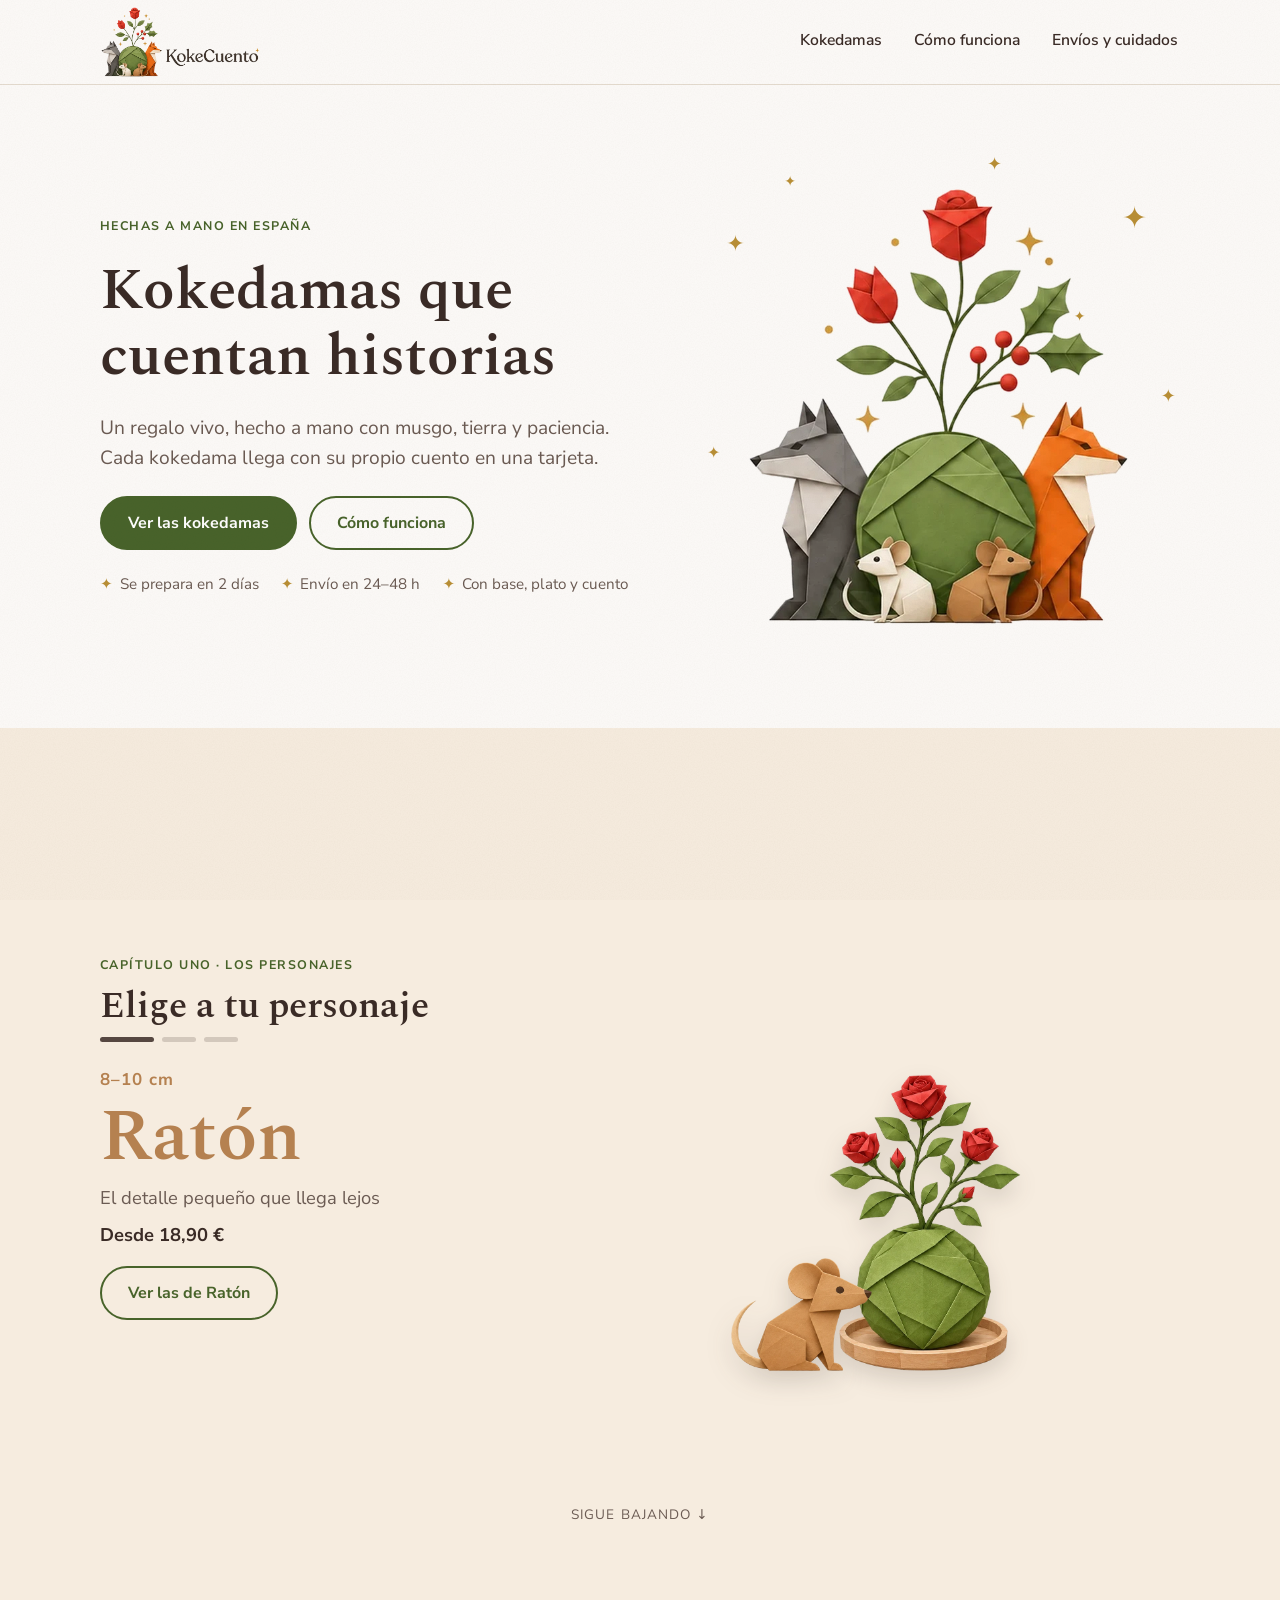
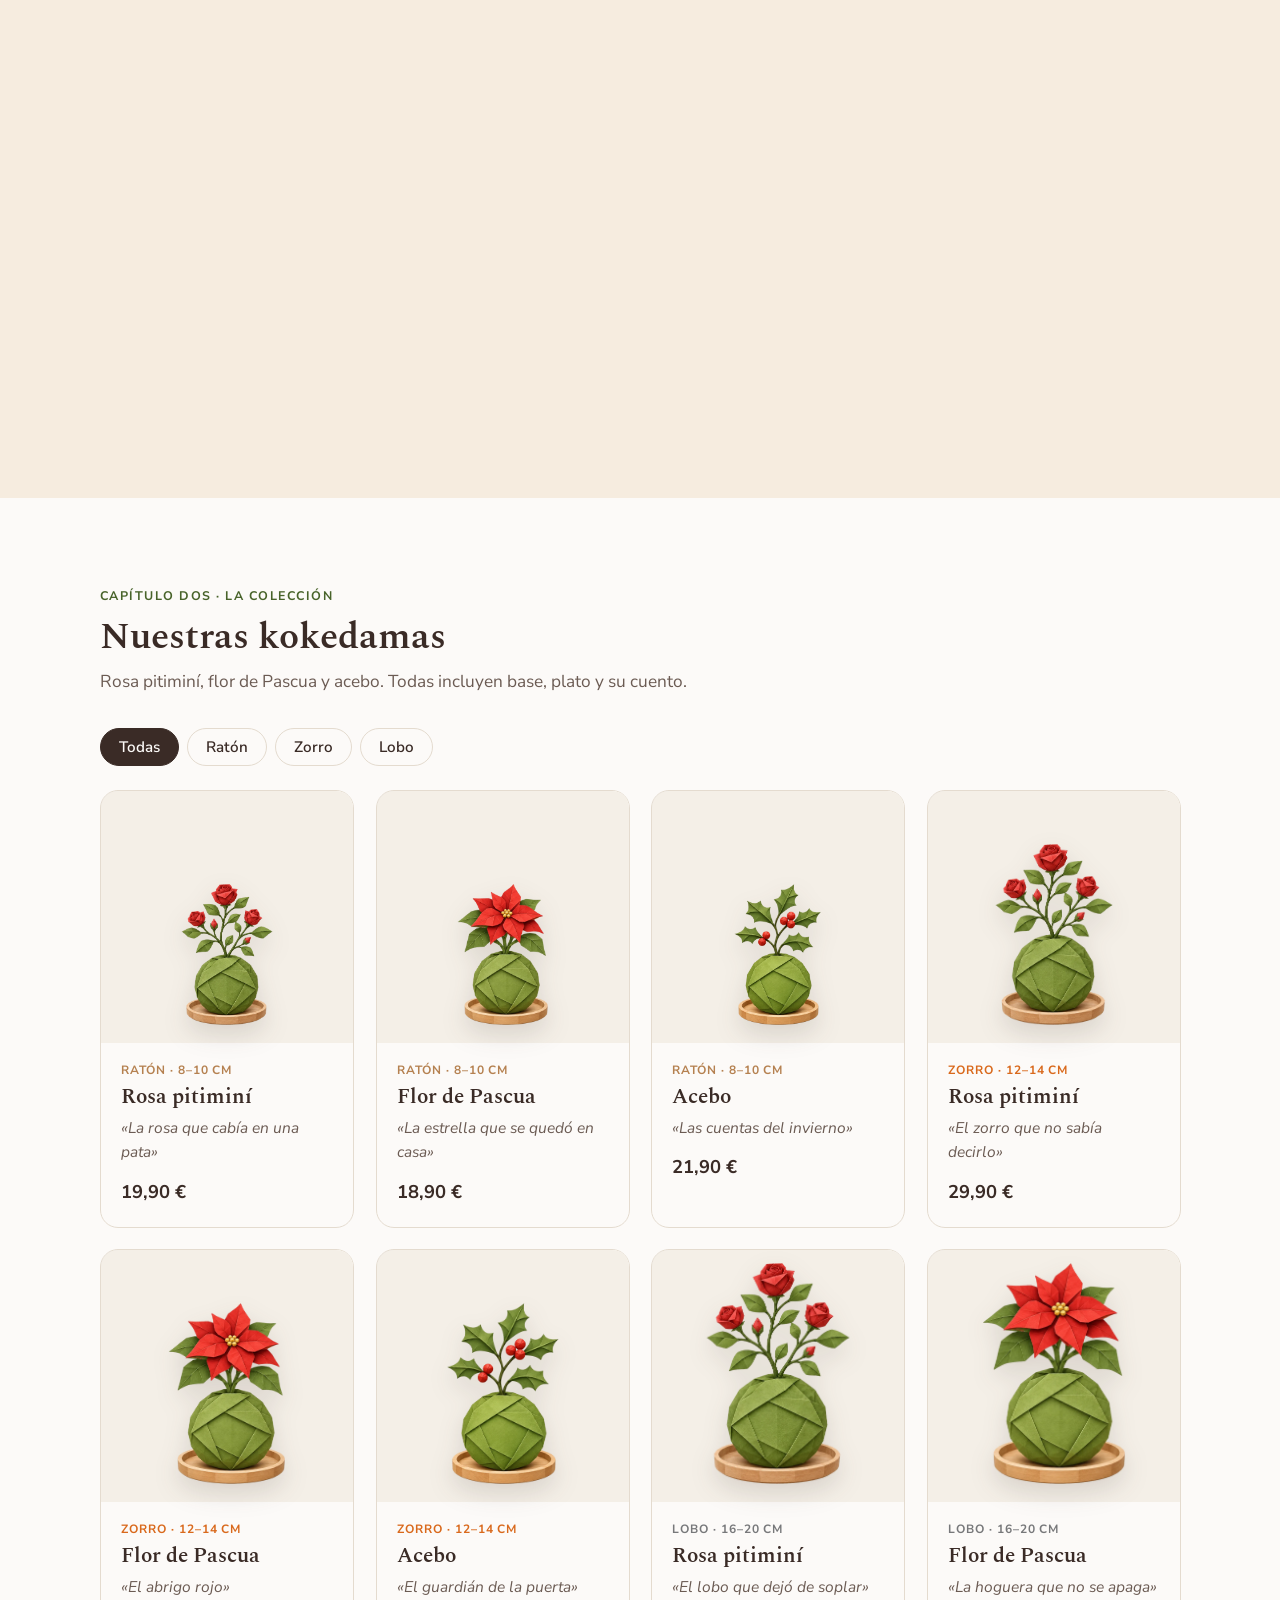
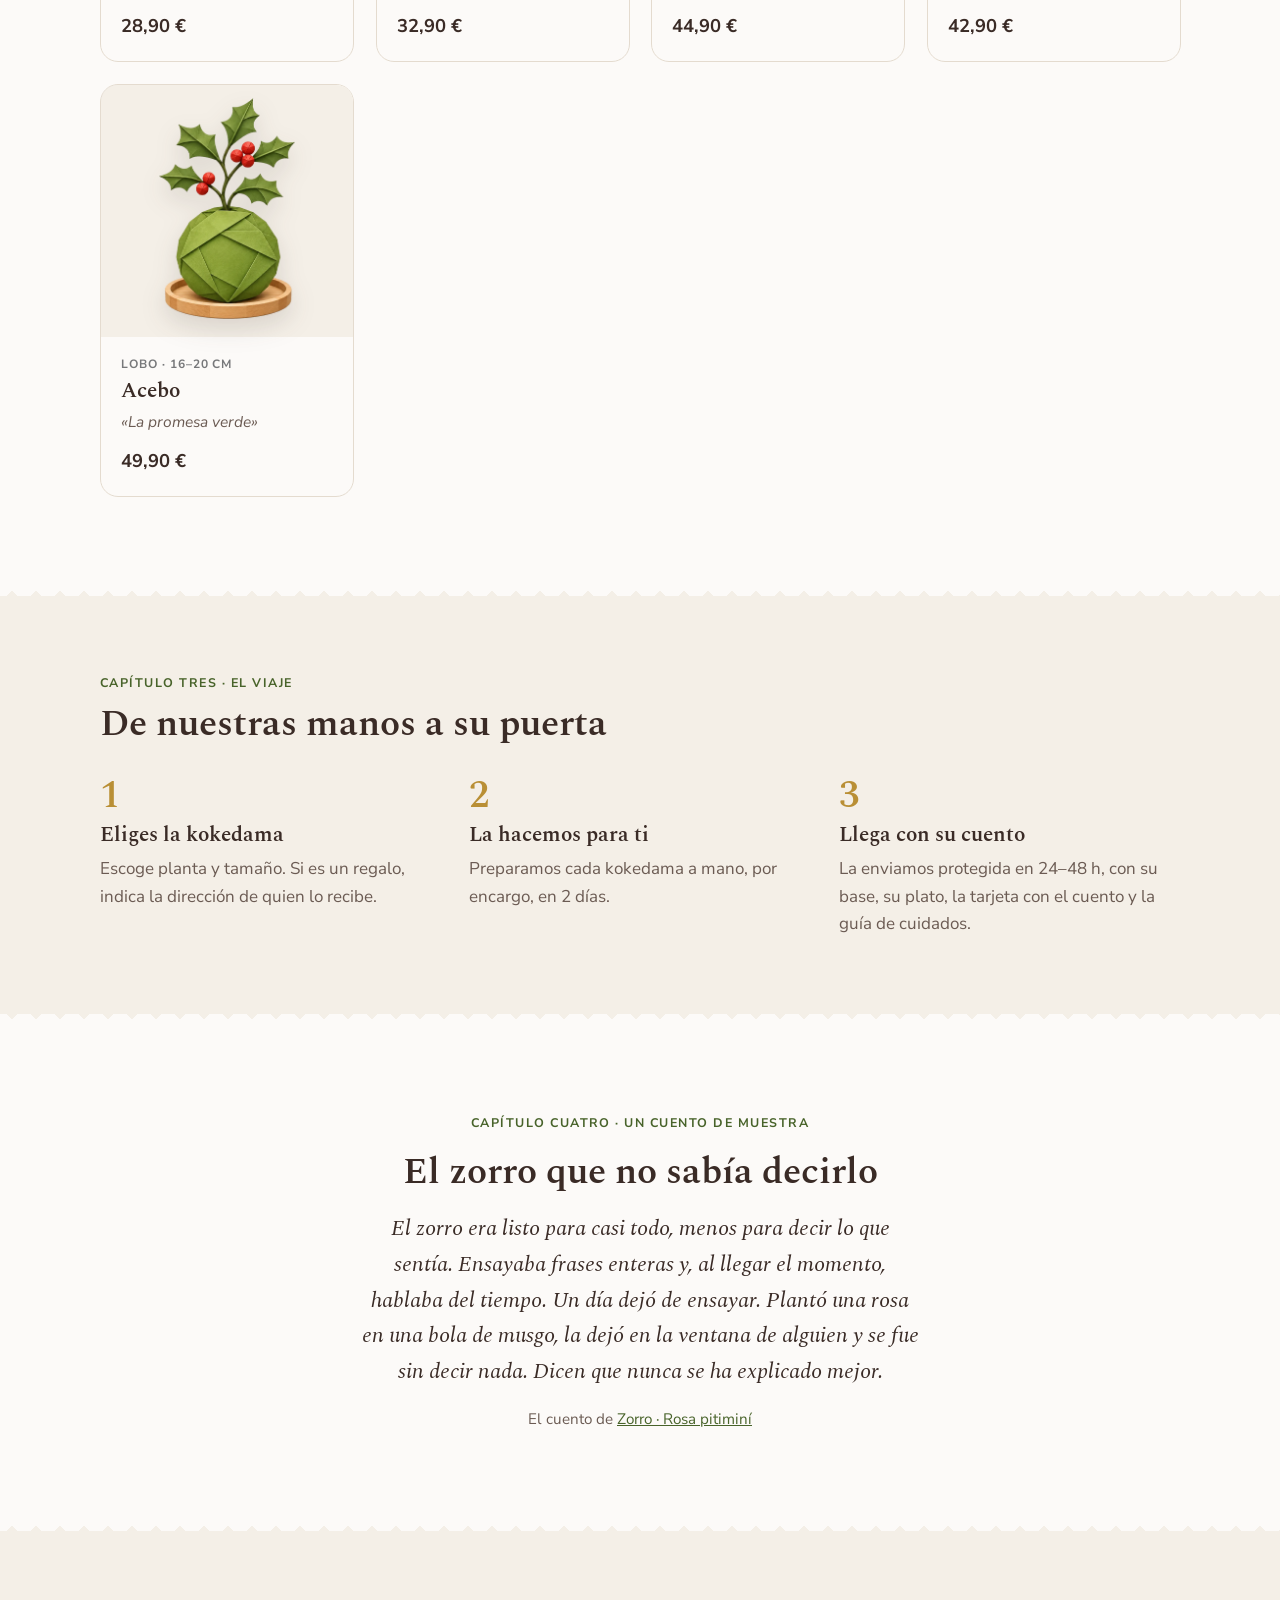
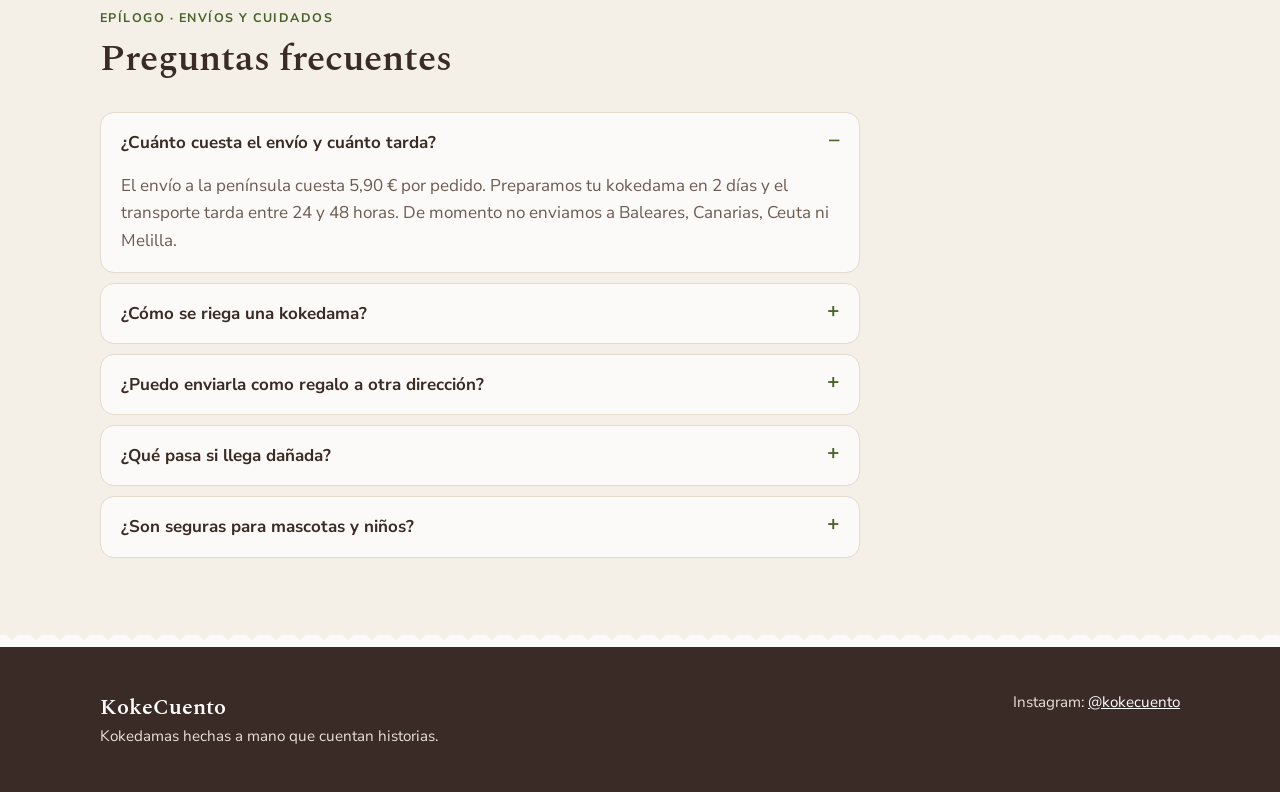
==== web/index.html @ e48f02ea "Tienda web y archivos de marca de KokeCuento - web/: tienda estática con portada animada, las tres g" ====
<!doctype html>
<html lang="es">
<head>
  <meta charset="utf-8">
  <meta name="viewport" content="width=device-width, initial-scale=1, viewport-fit=cover">
  <title>KokeCuento · Kokedamas hechas a mano que cuentan historias</title>
  <meta name="description" content="Kokedamas artesanales para regalar, cada una con su propio cuento. Rosa pitiminí, flor de Pascua y acebo en tres tamaños. Envío a toda la península.">
  <meta property="og:title" content="KokeCuento · Kokedamas que cuentan historias">
  <meta property="og:description" content="Kokedamas hechas a mano para regalar, cada una con su propio cuento.">
  <meta property="og:image" content="img/compartir.png">
  <meta property="og:type" content="website">
  <link rel="icon" href="img/favicon.ico" sizes="any">
  <link rel="icon" type="image/png" sizes="32x32" href="img/favicon-32.png">
  <link rel="apple-touch-icon" href="img/apple-touch-icon.png">
  <link rel="preconnect" href="https://fonts.googleapis.com">
  <link rel="preconnect" href="https://fonts.gstatic.com" crossorigin>
  <link rel="stylesheet" href="https://fonts.googleapis.com/css2?family=Nunito+Sans:wght@400;600;700&family=Spectral:ital,wght@0,400;0,600;1,400&display=swap">
  <link rel="stylesheet" href="css/estilos.css">
  <link rel="stylesheet" href="css/efectos.css">
  <script>
    // Activa las animaciones solo si el visitante no ha pedido reducirlas. La tapa del libro se abre una vez por visita.
    if (!matchMedia("(prefers-reduced-motion: reduce)").matches) {
      document.documentElement.classList.add("anim");
      try { if (!sessionStorage.getItem("kc-visto")) document.documentElement.classList.add("abrir"); }
      catch (e) { document.documentElement.classList.add("abrir"); }
    }
  </script>
</head>
<body>
  <div class="tapa" id="tapa" aria-hidden="true">
    <div class="tapa-hoja"><img src="img/simbolo.webp" alt="" width="260" height="260"><p>Érase una vez…</p><span>KokeCuento</span></div>
  </div>
  <header class="barra">
    <div class="contenedor">
      <a href="index.html" aria-label="KokeCuento, inicio"><img src="img/logo.png" alt="KokeCuento" width="600" height="269"></a>
      <nav aria-label="Principal">
        <a href="#kokedamas">Kokedamas</a>
        <a href="#como-funciona" class="opcional">Cómo funciona</a>
        <a href="#preguntas">Envíos y cuidados</a>
      </nav>
    </div>
  </header>

  <main>
    <section class="portada">
      <div class="contenedor">
        <div class="portada-texto">
          <span class="etiqueta">Hechas a mano en España</span>
          <h1>Kokedamas que cuentan historias</h1>
          <p>Un regalo vivo, hecho a mano con musgo, tierra y paciencia. Cada kokedama llega con su propio cuento en una tarjeta.</p>
          <div class="portada-acciones">
            <a class="boton" href="#kokedamas">Ver las kokedamas</a>
            <a class="boton secundario" href="#como-funciona">Cómo funciona</a>
          </div>
          <ul class="portada-datos">
            <li>Se prepara en <span data-dias>2</span> días</li>
            <li>Envío en 24–48 h</li>
            <li>Con base, plato y cuento</li>
          </ul>
        </div>
        <div class="portada-imagen">
          <img src="img/simbolo.webp" alt="Un lobo, un zorro y dos ratones de papel alrededor de una kokedama con rosas y acebo" width="720" height="720">
        </div>
      </div>
    </section>

    <section id="gamas">
      <!-- Versión animada: la pantalla se queda fija y la kokedama crece al bajar -->
      <div class="escena" id="escena">
        <div class="escena-fija">
          <div class="contenedor escena-rejilla">
            <div class="escena-texto">
              <span class="etiqueta">Capítulo uno · Los personajes</span>
              <h2>Elige a tu personaje</h2>
              <div class="escena-puntos" id="escena-puntos" aria-hidden="true"></div>
              <div class="escena-paneles" id="escena-paneles"></div>
            </div>
            <div class="escena-dibujo">
              <div id="escena-koke"></div>
              <div class="escena-personaje" id="escena-personaje" hidden></div>
            </div>
          </div>
          <span class="escena-pista" aria-hidden="true">Sigue bajando ↓</span>
        </div>
      </div>
      <!-- Versión quieta, para quien tiene las animaciones reducidas -->
      <div class="seccion suave escena-respaldo">
        <div class="contenedor">
          <div class="cabecera-seccion" data-pliega>
            <span class="etiqueta">Capítulo uno · Los personajes</span>
            <h2>Elige a tu personaje</h2>
            <p>Cada tamaño tiene un protagonista, y cada protagonista sus cuentos.</p>
          </div>
          <div class="gamas" id="lista-gamas"></div>
        </div>
      </div>
    </section>

    <section class="seccion" id="kokedamas">
      <div class="contenedor">
        <div class="cabecera-seccion" data-pliega>
          <span class="etiqueta">Capítulo dos · La colección</span>
          <h2>Nuestras kokedamas</h2>
          <p>Rosa pitiminí, flor de Pascua y acebo. Todas incluyen base, plato y su cuento.</p>
        </div>
        <div class="filtros" id="filtros" role="group" aria-label="Filtrar por tamaño"></div>
        <div class="rejilla" id="rejilla"></div>
      </div>
    </section>

    <section class="seccion suave" id="como-funciona">
      <div class="contenedor">
        <div class="cabecera-seccion" data-pliega>
          <span class="etiqueta">Capítulo tres · El viaje</span>
          <h2>De nuestras manos a su puerta</h2>
        </div>
        <ol class="pasos">
          <li data-pliega style="--n:0"><h3>Eliges la kokedama</h3><p>Escoge planta y tamaño. Si es un regalo, indica la dirección de quien lo recibe.</p></li>
          <li data-pliega style="--n:1"><h3>La hacemos para ti</h3><p>Preparamos cada kokedama a mano, por encargo, en <span data-dias>2</span> días.</p></li>
          <li data-pliega style="--n:2"><h3>Llega con su cuento</h3><p>La enviamos protegida en 24–48 h, con su base, su plato, la tarjeta con el cuento y la guía de cuidados.</p></li>
        </ol>
      </div>
    </section>

    <section class="seccion">
      <div class="contenedor cuento" data-pliega>
        <span class="etiqueta">Capítulo cuatro · Un cuento de muestra</span>
        <h2 id="muestra-titulo"></h2>
        <blockquote id="muestra-texto"></blockquote>
        <cite id="muestra-cita"></cite>
      </div>
    </section>

    <section class="seccion suave" id="preguntas">
      <div class="contenedor">
        <div class="cabecera-seccion" data-pliega>
          <span class="etiqueta">Epílogo · Envíos y cuidados</span>
          <h2>Preguntas frecuentes</h2>
        </div>
        <div class="preguntas" data-pliega>
          <details open>
            <summary>¿Cuánto cuesta el envío y cuánto tarda?</summary>
            <p>El envío a la península cuesta <span data-envio>5,90 €</span> por pedido. Preparamos tu kokedama en <span data-dias>2</span> días y el transporte tarda entre 24 y 48 horas. De momento no enviamos a Baleares, Canarias, Ceuta ni Melilla.</p>
          </details>
          <details>
            <summary>¿Cómo se riega una kokedama?</summary>
            <p>Por inmersión: cuando notes que la bola pesa poco, sumérgela en agua unos 10 minutos, deja que escurra y vuelve a colocarla en su plato. Cada planta tiene su ritmo, y lo explicamos en la guía que acompaña al pedido.</p>
          </details>
          <details>
            <summary>¿Puedo enviarla como regalo a otra dirección?</summary>
            <p>Sí. Al pagar, escribe la dirección de la persona que la va a recibir. El paquete no incluye el precio.</p>
          </details>
          <details>
            <summary>¿Qué pasa si llega dañada?</summary>
            <p>Escríbenos con una foto en las primeras 48 horas y te enviamos otra o te devolvemos el dinero.</p>
          </details>
          <details>
            <summary>¿Son seguras para mascotas y niños?</summary>
            <p>La rosa pitiminí no es tóxica. Las bayas del acebo y la savia de la flor de Pascua sí lo son si se ingieren, así que conviene colocarlas fuera de su alcance.</p>
          </details>
        </div>
      </div>
    </section>
  </main>

  <footer class="pie">
    <div class="contenedor">
      <div>
        <p class="marca">KokeCuento</p>
        <p>Kokedamas hechas a mano que cuentan historias.</p>
      </div>
      <div id="contacto"></div>
    </div>
  </footer>

  <script src="js/productos.js"></script>
  <script src="js/tienda.js"></script>
  <script src="js/efectos.js"></script>
</body>
</html>
---- web/css/estilos.css ----
/* KokeCuento · estilos de la tienda
   Colores y tipografías salen del logo: papel, tinta marrón, musgo, rosa y zorro. */
:root {
  --papel: #FCFAF8;
  --papel-2: #F4EFE7;
  --tinta: #3A2B26;
  --tinta-2: #6B5B53;
  --linea: #E4DBCF;
  --musgo: #5E7D34;
  --musgo-osc: #48632A;
  --musgo-claro: #E9EFDD;
  --rosa: #C8342A;
  --zorro: #D9691C;
  --oro: #B98F35;
  --raton: #B58150;
  --lobo: #77787A;
  --serif: "Spectral", Georgia, "Times New Roman", serif;
  --sans: "Nunito Sans", system-ui, -apple-system, "Segoe UI", sans-serif;
  --ancho: 1120px;
}

* { box-sizing: border-box; }
html { scroll-behavior: smooth; }
body { margin: 0; background: var(--papel); color: var(--tinta); font-family: var(--sans); font-size: 17px; line-height: 1.6; }
img, svg { max-width: 100%; display: block; }
img { height: auto; }
a { color: var(--musgo-osc); }
a:focus-visible, button:focus-visible, summary:focus-visible { outline: 3px solid var(--oro); outline-offset: 3px; border-radius: 6px; }
h1, h2, h3 { font-family: var(--serif); font-weight: 600; line-height: 1.15; margin: 0; text-wrap: balance; }
h1 { font-size: clamp(2.2rem, 5.2vw, 3.6rem); }
h2 { font-size: clamp(1.7rem, 3.4vw, 2.3rem); }
h3 { font-size: 1.3rem; }
p { margin: 0; }

.contenedor { width: 100%; max-width: var(--ancho); margin: 0 auto; padding-inline: max(20px, env(safe-area-inset-left, 0px)) max(20px, env(safe-area-inset-right, 0px)); }
.seccion { padding-block: clamp(48px, 8vw, 88px); }
.seccion.suave { background: var(--papel-2); }
.cabecera-seccion { display: grid; gap: 10px; max-width: 62ch; margin-bottom: 32px; }
.cabecera-seccion p { color: var(--tinta-2); font-size: 1.08rem; }
.etiqueta { font-size: .78rem; font-weight: 700; letter-spacing: .12em; text-transform: uppercase; color: var(--musgo-osc); }

/* Cabecera */
.barra { position: sticky; top: 0; z-index: 20; background: color-mix(in srgb, var(--papel) 92%, transparent); backdrop-filter: blur(8px); border-bottom: 1px solid var(--linea); }
.barra .contenedor { display: flex; align-items: center; justify-content: space-between; gap: 16px; min-height: 84px; }
.barra img { height: 72px; width: auto; }
.barra nav { display: flex; gap: clamp(12px, 2.5vw, 28px); flex-wrap: wrap; }
.barra nav a { color: var(--tinta); text-decoration: none; font-weight: 600; font-size: .98rem; padding: 6px 2px; border-bottom: 2px solid transparent; }
.barra nav a:hover { border-color: var(--musgo); }

/* Botones */
.boton { display: inline-flex; align-items: center; justify-content: center; gap: 8px; font: 700 1rem var(--sans); padding: 14px 26px; border-radius: 999px; border: 2px solid var(--musgo-osc); background: var(--musgo-osc); color: #fff; text-decoration: none; cursor: pointer; transition: background .15s, transform .15s; }
.boton:hover { background: var(--musgo); border-color: var(--musgo); transform: translateY(-1px); }
.boton.secundario { background: transparent; color: var(--musgo-osc); }
.boton.secundario:hover { background: var(--musgo-claro); }
.boton[aria-disabled="true"] { background: var(--papel-2); border-color: var(--linea); color: var(--tinta-2); cursor: default; transform: none; }

/* Portada */
.portada .contenedor { display: grid; grid-template-columns: 1.05fr .95fr; gap: clamp(24px, 5vw, 64px); align-items: center; padding-block: clamp(40px, 7vw, 80px); }
.portada-texto { display: grid; gap: 22px; justify-items: start; }
.portada-texto p { font-size: 1.2rem; color: var(--tinta-2); max-width: 46ch; }
.portada-acciones { display: flex; gap: 12px; flex-wrap: wrap; }
.portada-datos { display: flex; gap: 8px 22px; flex-wrap: wrap; list-style: none; padding: 0; margin: 0; font-size: .95rem; color: var(--tinta-2); }
.portada-datos li::before { content: "✦"; color: var(--oro); margin-right: 7px; }
.portada-imagen img { width: 100%; max-width: 520px; margin-inline: auto; }

/* Gamas */
.gamas { display: grid; grid-template-columns: repeat(3, 1fr); gap: 20px; }
.gama { display: grid; gap: 10px; align-content: start; padding: 26px; border-radius: 18px; background: var(--papel); border: 1px solid var(--linea); border-top: 5px solid var(--c); text-decoration: none; color: inherit; transition: transform .15s, box-shadow .15s; }
.gama:hover { transform: translateY(-3px); box-shadow: 0 10px 24px rgba(58, 43, 38, .08); }
.gama .tam { font-size: .9rem; font-weight: 700; color: var(--c); letter-spacing: .04em; }
.gama p { color: var(--tinta-2); }
.gama .desde { font-weight: 700; color: var(--tinta); margin-top: 4px; }

/* Catálogo */
.filtros { display: flex; gap: 8px; flex-wrap: wrap; margin-bottom: 24px; }
.filtro { font: 600 .95rem var(--sans); padding: 8px 18px; border-radius: 999px; border: 1.5px solid var(--linea); background: var(--papel); color: var(--tinta); cursor: pointer; }
.filtro[aria-pressed="true"] { background: var(--tinta); border-color: var(--tinta); color: var(--papel); }
.rejilla { display: grid; grid-template-columns: repeat(auto-fill, minmax(250px, 1fr)); gap: 22px; }
.tarjeta { display: grid; grid-template-rows: auto 1fr; background: var(--papel); border: 1px solid var(--linea); border-radius: 18px; overflow: hidden; text-decoration: none; color: inherit; transition: transform .15s, box-shadow .15s; min-width: 0; }
.tarjeta:hover { transform: translateY(-3px); box-shadow: 0 10px 24px rgba(58, 43, 38, .08); }
.tarjeta .foto { aspect-ratio: 1 / 1; background: var(--papel-2); display: grid; place-items: center; }
.tarjeta .foto img { width: 100%; height: 100%; object-fit: cover; }
.tarjeta .info { padding: 18px 20px 20px; display: grid; gap: 6px; align-content: start; }
.chip { justify-self: start; font-size: .75rem; font-weight: 700; letter-spacing: .08em; text-transform: uppercase; color: var(--c); }
.tarjeta .cuento-titulo { font-style: italic; color: var(--tinta-2); font-size: .97rem; }
.tarjeta .precio { font-weight: 700; font-size: 1.15rem; margin-top: 6px; }

/* Pasos */
.pasos { display: grid; grid-template-columns: repeat(3, 1fr); gap: 28px; counter-reset: paso; list-style: none; padding: 0; margin: 0; }
.pasos li { counter-increment: paso; display: grid; gap: 8px; align-content: start; }
.pasos li::before { content: counter(paso); font: 600 2.4rem var(--serif); color: var(--oro); line-height: 1; }
.pasos p { color: var(--tinta-2); }

/* Cuento */
.cuento { max-width: 60ch; margin-inline: auto; text-align: center; display: grid; gap: 18px; }
.cuento blockquote { margin: 0; font: 400 1.35rem/1.65 var(--serif); font-style: italic; }
.cuento cite { font-style: normal; font-size: .95rem; color: var(--tinta-2); }

/* Preguntas */
.preguntas { display: grid; gap: 10px; max-width: 760px; }
details { border: 1px solid var(--linea); border-radius: 14px; background: var(--papel); }
summary { cursor: pointer; padding: 16px 20px; font-weight: 700; list-style: none; display: flex; justify-content: space-between; gap: 12px; }
summary::-webkit-details-marker { display: none; }
summary::after { content: "+"; font-size: 1.3rem; line-height: 1; color: var(--musgo-osc); }
details[open] summary::after { content: "–"; }
details p { padding: 0 20px 18px; color: var(--tinta-2); }

/* Pie */
.pie { background: var(--tinta); color: #E9E1D8; padding-block: 44px; font-size: .95rem; }
.pie .contenedor { display: flex; justify-content: space-between; gap: 24px; flex-wrap: wrap; }
.pie a { color: #fff; }
.pie .marca { font: 600 1.4rem var(--serif); color: #fff; }

/* Página de producto */
.migas { font-size: .92rem; color: var(--tinta-2); padding-block: 22px 0; }
.producto { display: grid; grid-template-columns: 1fr 1fr; gap: clamp(24px, 5vw, 60px); padding-block: 24px clamp(48px, 8vw, 88px); align-items: start; }
.producto .foto { background: var(--papel-2); border-radius: 22px; aspect-ratio: 1 / 1; display: grid; place-items: center; overflow: hidden; position: sticky; top: 96px; }
.producto .foto img { width: 100%; height: 100%; object-fit: cover; }
.ficha { display: grid; gap: 20px; }
.ficha .precio { font: 600 2rem var(--serif); }
.ficha .nota { font-size: .93rem; color: var(--tinta-2); }
.ficha .cuento-caja { background: var(--papel-2); border-radius: 18px; padding: 24px 26px; display: grid; gap: 10px; }
.ficha .cuento-caja p { font: 400 1.12rem/1.65 var(--serif); font-style: italic; }
.ficha ul { margin: 0; padding-left: 20px; display: grid; gap: 6px; color: var(--tinta-2); }
.ficha .aviso { border-left: 4px solid var(--zorro); background: #FBF1E6; padding: 12px 16px; border-radius: 0 12px 12px 0; font-size: .95rem; }
.datos { display: grid; grid-template-columns: auto 1fr; gap: 6px 18px; margin: 0; font-size: .97rem; }
.datos dt { font-weight: 700; }
.datos dd { margin: 0; color: var(--tinta-2); }

.c-raton { --c: var(--raton); } .c-zorro { --c: var(--zorro); } .c-lobo { --c: var(--lobo); }

@media (max-width: 820px) {
  .portada .contenedor, .producto { grid-template-columns: 1fr; }
  .portada-imagen { order: -1; }
  .portada-imagen img { max-width: 320px; }
  .gamas, .pasos { grid-template-columns: 1fr; }
  .producto .foto { position: relative; top: auto; }
  .barra nav a.opcional { display: none; }
}
@media (prefers-reduced-motion: reduce) {
  * { transition: none !important; scroll-behavior: auto !important; }
}

/* Ilustraciones de origami en tarjetas y fichas: mismo dibujo, tamaño según la gama */
.foto { position: relative; }
.foto img.origami { position: absolute; left: 50%; bottom: 7%; translate: -50% 0; width: auto; max-width: none; height: var(--alto, 80%); object-fit: contain; filter: drop-shadow(0 10px 12px rgba(58, 43, 38, .14)); }
.foto img.o-raton { --alto: 56%; }
.foto img.o-zorro { --alto: 72%; }
.foto img.o-lobo { --alto: 88%; }
---- web/css/efectos.css ----
/* KokeCuento · efectos de "cuento que se abre".
   Todo lo que oculta o mueve contenido va bajo html.anim, clase que solo se pone
   si el visitante no ha pedido reducir las animaciones. Sin ella, la web se ve completa y quieta. */

/* ---------- Textura de papel sobre toda la página ---------- */
body::after {
  content: ""; position: fixed; inset: 0; z-index: 90; pointer-events: none; opacity: .32; mix-blend-mode: multiply;
  background-image: url("data:image/svg+xml,%3Csvg xmlns='http://www.w3.org/2000/svg' width='220' height='220'%3E%3Cfilter id='n'%3E%3CfeTurbulence type='fractalNoise' baseFrequency='.85' numOctaves='3' stitchTiles='stitch'/%3E%3CfeColorMatrix values='0 0 0 0 .45 0 0 0 0 .38 0 0 0 0 .3 0 0 0 .22 0'/%3E%3C/filter%3E%3Crect width='220' height='220' filter='url(%23n)'/%3E%3C/svg%3E");
}

/* ---------- Hilo de yute: progreso de lectura ---------- */
.hilo { position: fixed; top: 0; left: 0; height: 5px; width: calc(var(--leido, 0) * 100%); z-index: 60; border-radius: 0 3px 3px 0;
  background: repeating-linear-gradient(115deg, #C9A57B 0 6px, #A98458 6px 10px); }

/* ---------- Tapa del libro que se abre al entrar ---------- */
.tapa { display: none; }
html.abrir .tapa { display: block; position: fixed; inset: 0; z-index: 100; perspective: 2000px; pointer-events: none; }
.tapa-hoja { position: absolute; inset: 0; display: grid; place-content: center; justify-items: center; gap: 18px; text-align: center;
  background: linear-gradient(90deg, #E2D6C4 0, #F4EFE7 5%, #F4EFE7 100%); box-shadow: inset 0 0 0 14px #F4EFE7, inset 0 0 0 16px #C9A24A;
  transform-origin: left center; animation: abrir-tapa 1.5s .9s cubic-bezier(.6, 0, .25, 1) forwards; backface-visibility: hidden; }
.tapa-hoja img { width: min(46vw, 260px); }
.tapa-hoja p { font: italic 400 clamp(1.5rem, 4vw, 2.2rem) var(--serif); color: var(--tinta); }
.tapa-hoja span { font-size: .8rem; letter-spacing: .2em; text-transform: uppercase; color: var(--oro); font-weight: 700; }
@keyframes abrir-tapa { to { transform: rotateY(-108deg); box-shadow: inset 0 0 0 14px #F4EFE7, inset 0 0 0 16px #C9A24A, 60px 0 80px rgba(58, 43, 38, .35); } }

/* ---------- Portada: título palabra a palabra, destellos y profundidad ---------- */
html.anim .pal { display: inline-block; opacity: 0; transform: translateY(.6em) rotate(3deg); animation: sube .7s cubic-bezier(.2, .8, .2, 1) forwards; animation-delay: calc(var(--espera, .15s) + var(--i) * 90ms); }
html.anim .portada-texto > :not(h1) { opacity: 0; animation: sube .8s ease forwards; animation-delay: calc(var(--espera, .15s) + .55s); }
@keyframes sube { to { opacity: 1; transform: none; } }
.portada { overflow: hidden; }
.portada-imagen { position: relative; }
html.anim .portada-imagen img { transform: translate(calc(var(--mx, 0) * -12px), calc(var(--my, 0) * -9px + var(--sy, 0) * .06px)); transition: transform .25s ease-out; animation: flota 7s ease-in-out infinite; }
@keyframes flota { 50% { translate: 0 -8px; } }
.destello { position: absolute; color: var(--oro); line-height: 1; pointer-events: none; display: none; }
html.anim .destello { display: block; transform: translate(calc(var(--mx, 0) * var(--f) * 1px), calc(var(--my, 0) * var(--f) * 1px + var(--sy, 0) * var(--f) * -.012px)); transition: transform .3s ease-out; animation: parpadea var(--t) ease-in-out infinite; animation-delay: var(--r); }
@keyframes parpadea { 0%, 100% { opacity: .15; scale: .7; } 50% { opacity: 1; scale: 1.15; } }

/* ---------- Secciones que se despliegan como papel ---------- */
html.anim [data-pliega] { opacity: 0; transform: perspective(900px) rotateX(-26deg) translateY(34px); transform-origin: top center; transition: opacity .7s ease, transform .9s cubic-bezier(.2, .8, .2, 1); transition-delay: calc(var(--n, 0) * 110ms); }
html.anim [data-pliega].visto { opacity: 1; transform: none; }

/* Borde de papel recortado entre secciones */
.seccion.suave { position: relative; }
.seccion.suave::before, .seccion.suave::after { content: ""; position: absolute; left: 0; right: 0; height: 12px; background-size: 24px 12px; background-repeat: repeat-x; }
.seccion.suave::before { top: -1px; background-image: linear-gradient(135deg, var(--papel) 50%, transparent 50%), linear-gradient(225deg, var(--papel) 50%, transparent 50%); }
.seccion.suave::after { bottom: -1px; background-image: linear-gradient(45deg, var(--papel) 50%, transparent 50%), linear-gradient(315deg, var(--papel) 50%, transparent 50%); }

/* ---------- Capítulo uno: escena fija en la que la kokedama crece ---------- */
.escena { display: none; }
html.anim .escena { display: block; height: 330vh; background: var(--fondo, #F6ECDF); transition: background .7s ease; }
html.anim .escena-respaldo { display: none; }
.escena-fija { position: sticky; top: 84px; height: calc(100vh - 84px); display: grid; align-items: center; overflow: hidden; }
.escena-rejilla { display: grid; grid-template-columns: 1fr 1fr; gap: clamp(20px, 5vw, 60px); align-items: center; }
.escena-texto { display: grid; gap: 10px; }
.escena-paneles { position: relative; min-height: 250px; margin-top: 14px; }
.panel { position: absolute; inset: 0; display: grid; gap: 8px; align-content: start; opacity: 0; transform: translateY(26px); transition: opacity .45s ease, transform .55s ease; pointer-events: none; }
.panel.activo { opacity: 1; transform: none; pointer-events: auto; }
.panel h3 { font-size: clamp(2.8rem, 7vw, 4.6rem); color: var(--c); line-height: 1; }
.panel .tam { font-weight: 700; letter-spacing: .06em; color: var(--c); }
.panel p { color: var(--tinta-2); font-size: 1.15rem; max-width: 34ch; }
.panel .desde { color: var(--tinta); font-weight: 700; }
.panel a { justify-self: start; margin-top: 8px; }
.escena-puntos { display: flex; gap: 8px; }
.punto { width: 34px; height: 5px; border-radius: 3px; background: var(--tinta); opacity: .18; transition: opacity .3s, width .3s; }
.punto.activo { opacity: .85; width: 54px; }
.escena-dibujo { position: relative; display: grid; place-items: center; }
#escena-koke { width: min(100%, 470px, 62vh); aspect-ratio: 1; filter: drop-shadow(0 18px 22px rgba(58, 43, 38, .14)); }
#escena-koke { position: relative; }
#escena-koke:has(.escena-planta) { filter: none; }
.escena-planta { position: absolute; left: 50%; bottom: 0; height: 100%; width: auto; max-width: none; translate: -50% 0; transform: scale(var(--escala, 1)); transform-origin: 50% 100%; filter: drop-shadow(0 16px 18px rgba(58, 43, 38, .16)); }
.escena-personaje { position: absolute; inset: 0; pointer-events: none; }
.escena-personaje img { position: absolute; left: 2%; bottom: 0; width: auto; opacity: 0; transform: translateX(-40px) rotate(-6deg); transition: opacity .45s ease, transform .6s cubic-bezier(.2, .8, .2, 1); filter: drop-shadow(0 10px 12px rgba(58, 43, 38, .18)); }
.escena-personaje img.activo { opacity: 1; transform: none; }
.escena-personaje .p-raton { height: 24%; left: 12%; }
.escena-personaje .p-zorro { height: 52%; left: 4%; }
.escena-personaje .p-lobo { height: 66%; left: 0; }
.escena-pista { position: absolute; bottom: 18px; left: 50%; translate: -50% 0; font-size: .85rem; color: var(--tinta-2); letter-spacing: .08em; text-transform: uppercase; animation: baja 1.8s ease-in-out infinite; }
@keyframes baja { 50% { translate: -50% 6px; } }

/* ---------- Tarjetas que se abren como un libro ---------- */
.libro { position: relative; perspective: 1100px; background: #FBF7F0; }
.pagina { position: absolute; inset: 0; padding: 22px 18px 18px 50%; display: grid; gap: 8px; align-content: center; font: italic 400 .88rem/1.5 var(--serif); color: var(--tinta); }
.pagina::before { content: ""; position: absolute; inset: 0 auto 0 0; width: 46%; background: linear-gradient(90deg, rgba(58, 43, 38, .16), transparent); }
.pagina .etiqueta { font-style: normal; font-family: var(--sans); font-size: .68rem; }
.tarjeta .foto { position: relative; transform-origin: left center; transition: transform .7s cubic-bezier(.2, .75, .2, 1), box-shadow .7s; backface-visibility: hidden; }
html.anim .tarjeta { animation: entra .7s cubic-bezier(.2, .8, .2, 1) both; animation-delay: calc(var(--i, 0) * 70ms); }
@keyframes entra { from { opacity: 0; transform: perspective(900px) rotateX(-18deg) translateY(30px); } }
@media (hover: hover) {
  html.anim .tarjeta:hover { transform: perspective(1000px) rotateX(var(--rx, 0deg)) rotateY(var(--ry, 0deg)) translateY(-4px); transition: transform .12s ease-out, box-shadow .2s; }
  html.anim .tarjeta:hover .foto { transform: rotateY(-63deg); box-shadow: 18px 0 26px rgba(58, 43, 38, .18); }
}

/* ---------- Botones con destello ---------- */
.boton { position: relative; }
.chispa { position: absolute; left: 50%; top: 50%; color: var(--oro); font-size: 14px; pointer-events: none; animation: chispa .7s ease-out forwards; }
@keyframes chispa { to { transform: translate(var(--dx), var(--dy)) scale(.3) rotate(120deg); opacity: 0; } }

/* ---------- Ficha de producto como página de libro ---------- */
.cuento-caja p::first-letter { float: left; font: 600 3.6em/.82 var(--serif); padding: .06em .1em 0 0; color: var(--rosa); font-style: normal; }
html.anim .frase { opacity: 0; animation: tinta .9s ease forwards; animation-delay: calc(.5s + var(--i) * .55s); }
@keyframes tinta { from { opacity: 0; filter: blur(3px); } to { opacity: 1; filter: none; } }
.compra-fija { display: none; }
@media (max-width: 820px) {
  .compra-fija { display: flex; position: fixed; left: 0; right: 0; bottom: 0; z-index: 50; align-items: center; justify-content: space-between; gap: 12px; padding: 10px max(16px, env(safe-area-inset-right, 0px)) calc(10px + env(safe-area-inset-bottom, 0px)) max(16px, env(safe-area-inset-left, 0px)); background: var(--papel); border-top: 1px solid var(--linea); box-shadow: 0 -6px 18px rgba(58, 43, 38, .08); }
  .compra-fija strong { font-family: var(--serif); font-size: 1.15rem; }
  .compra-fija .boton { padding: 10px 18px; font-size: .95rem; }
  body.con-compra { padding-bottom: 76px; }
  .escena-rejilla { grid-template-columns: 1fr; gap: 6px; }
  .escena-dibujo { order: -1; }
  #escena-koke { width: min(62vw, 250px); }
  .escena-paneles { min-height: 220px; }
  .escena-pista { display: none; }
}

/* ---------- Paso de página al cambiar de pantalla ---------- */
@media (prefers-reduced-motion: no-preference) {
  @view-transition { navigation: auto; }
  ::view-transition-old(root) { animation: pasa-fuera .45s ease-in both; transform-origin: left center; }
  ::view-transition-new(root) { animation: pasa-dentro .55s ease-out both; transform-origin: right center; }
}
@keyframes pasa-fuera { to { transform: perspective(1800px) rotateY(-75deg); opacity: 0; } }
@keyframes pasa-dentro { from { transform: perspective(1800px) rotateY(45deg); opacity: 0; } }
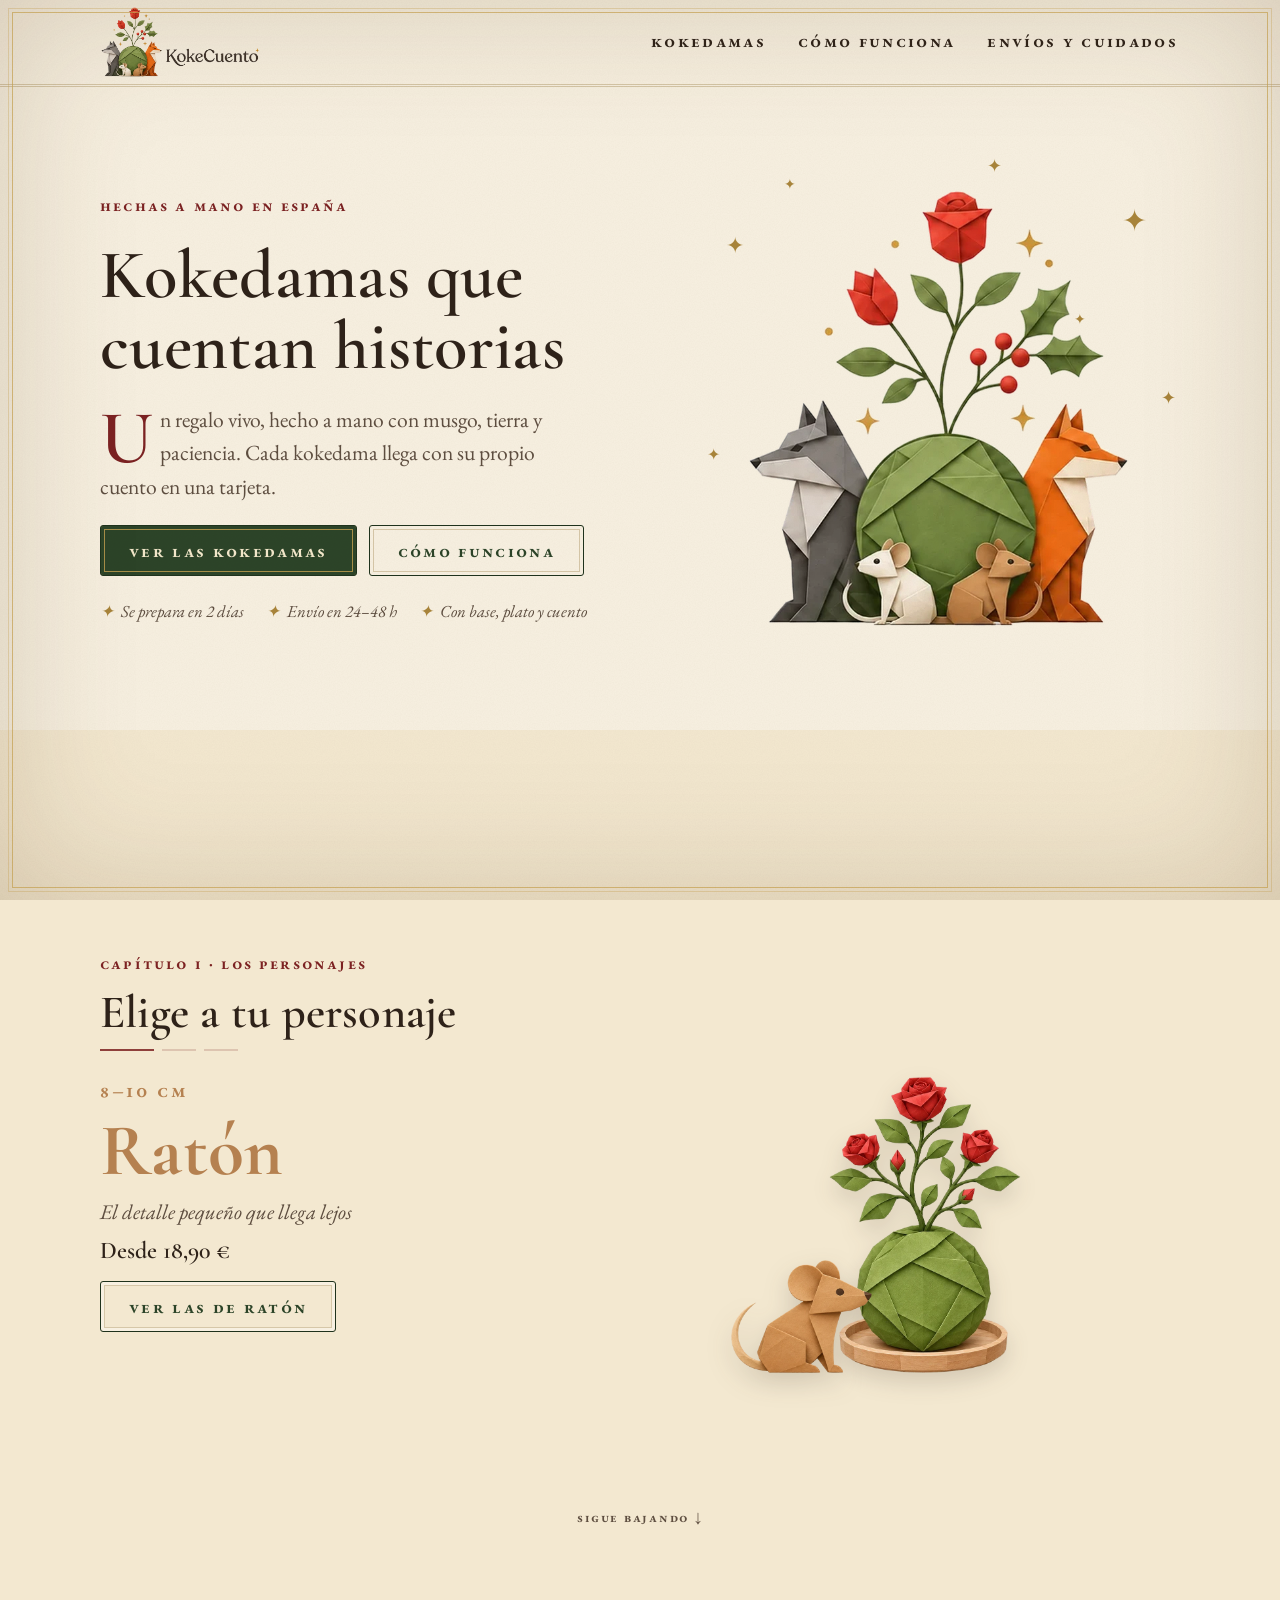
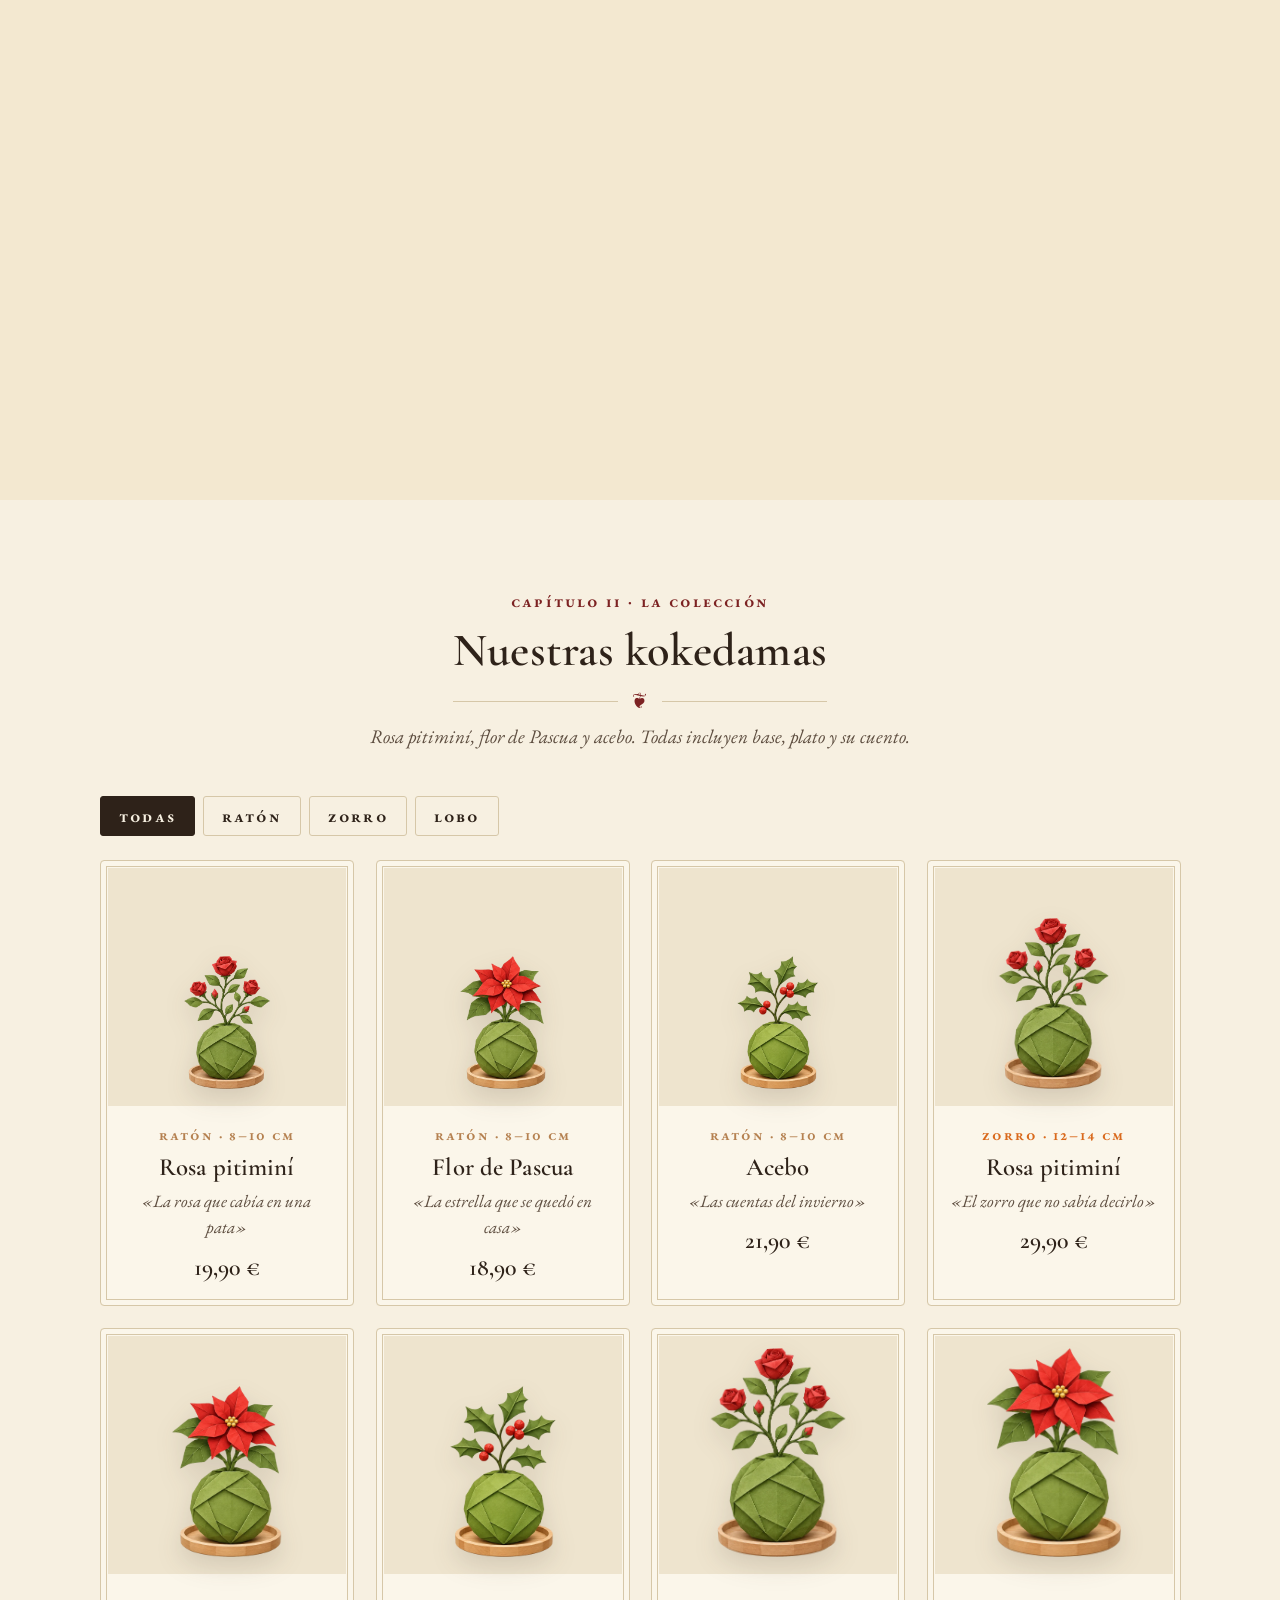
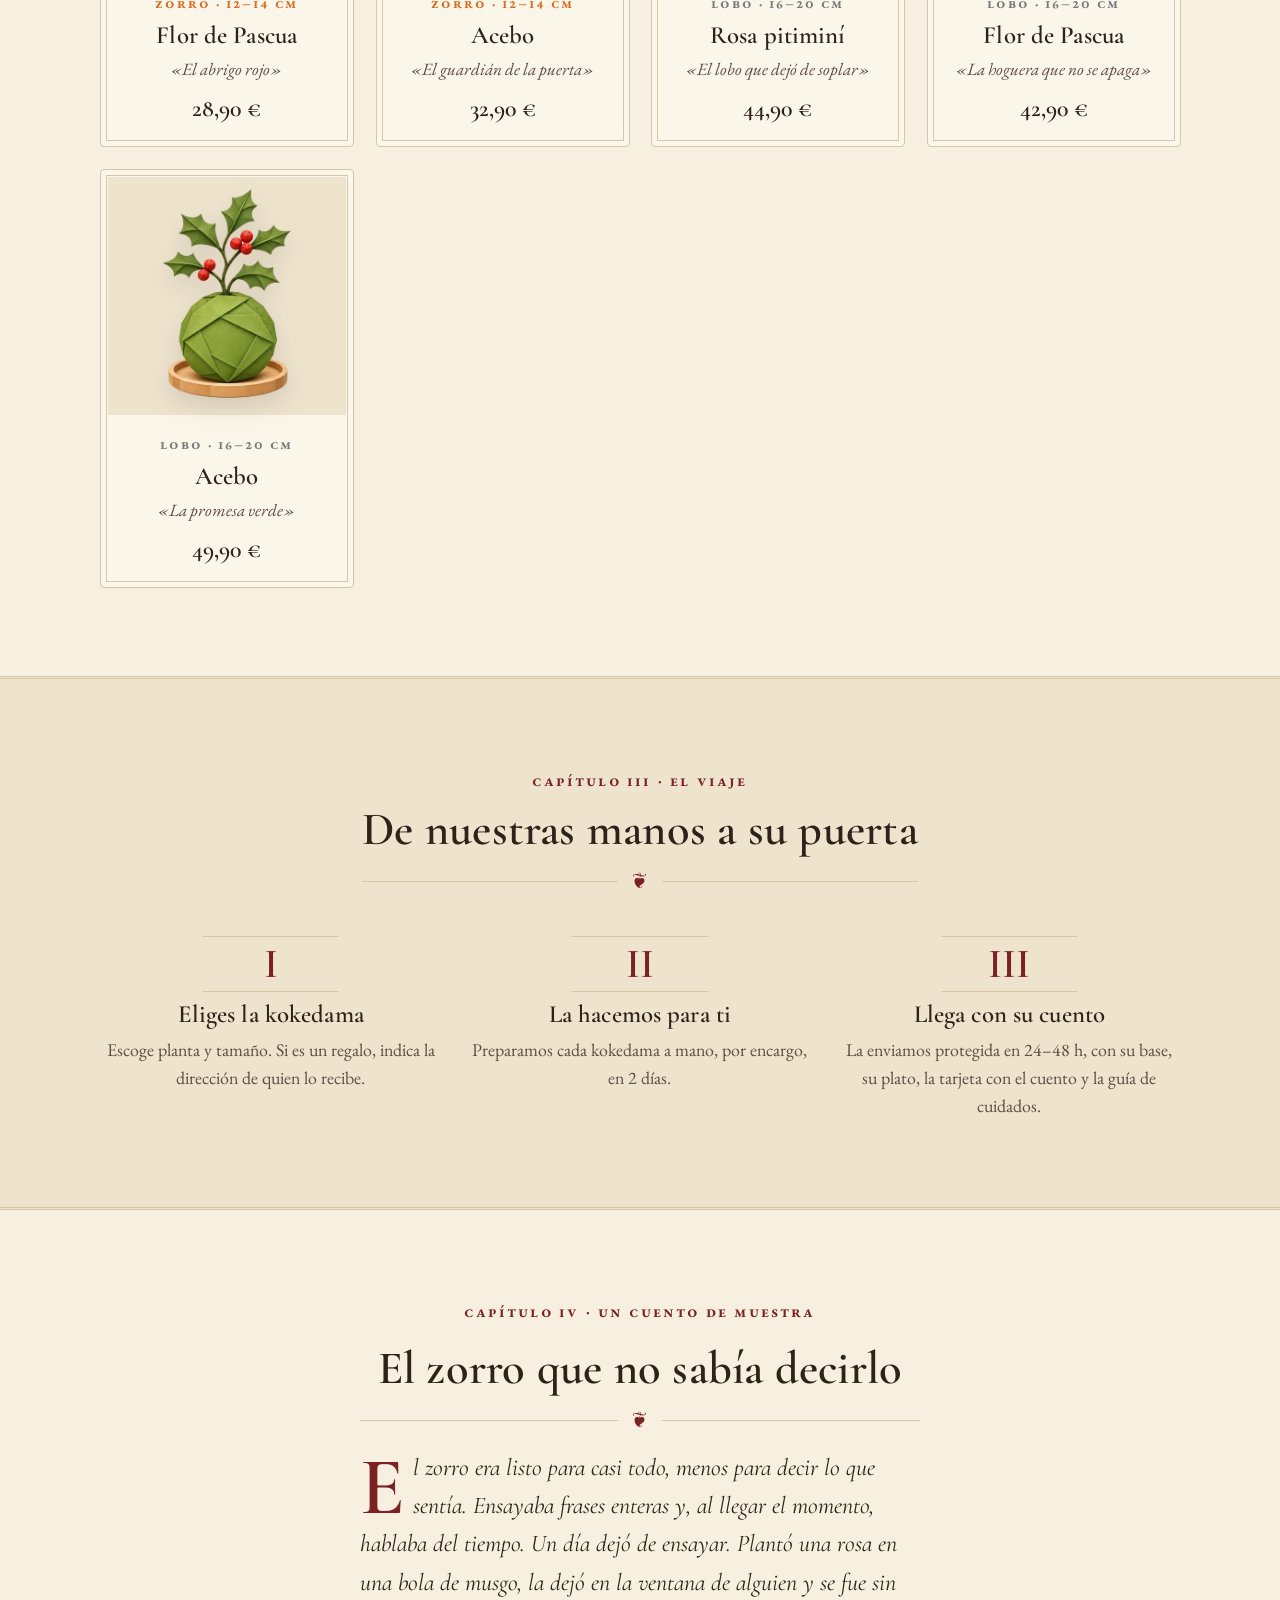
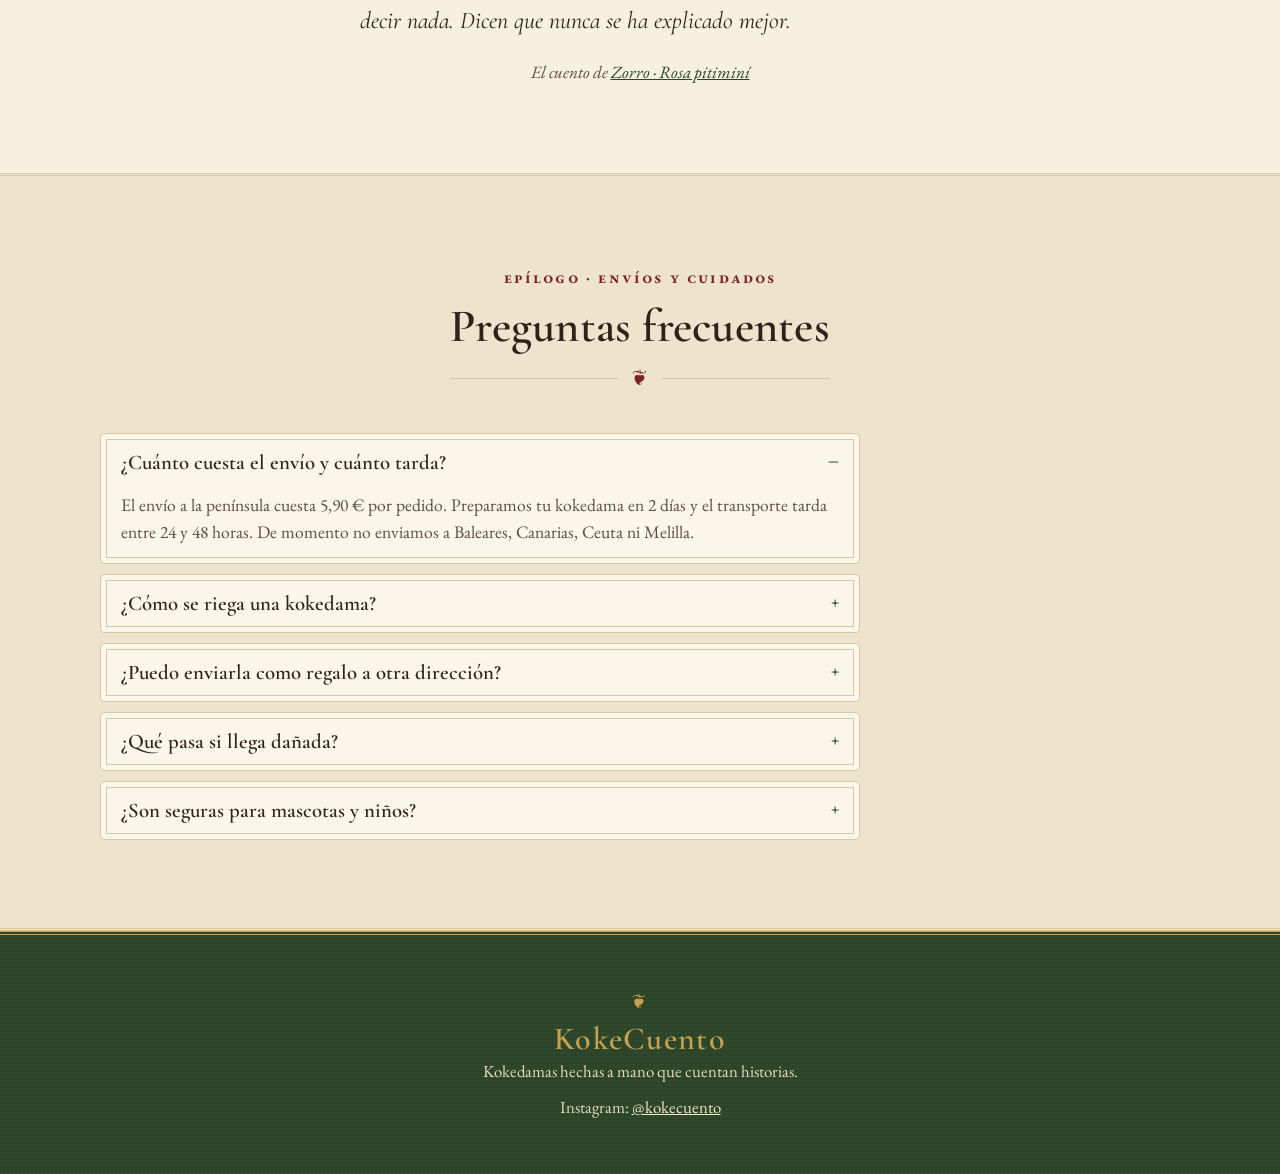
==== commit 8d417f3a: "Aspecto de libro clásico, cubierta de carga e ilustraciones de origami - Cubierta de tela verde con " ====
--- a/web/index.html
+++ b/web/index.html
@@ -14,21 +14,34 @@
   <link rel="apple-touch-icon" href="img/apple-touch-icon.png">
   <link rel="preconnect" href="https://fonts.googleapis.com">
   <link rel="preconnect" href="https://fonts.gstatic.com" crossorigin>
-  <link rel="stylesheet" href="https://fonts.googleapis.com/css2?family=Nunito+Sans:wght@400;600;700&family=Spectral:ital,wght@0,400;0,600;1,400&display=swap">
+  <link rel="stylesheet" href="https://fonts.googleapis.com/css2?family=Cormorant+Garamond:ital,wght@0,500;0,600;0,700;1,500&family=EB+Garamond:ital,wght@0,400;0,500;0,600;1,400&display=swap">
   <link rel="stylesheet" href="css/estilos.css">
   <link rel="stylesheet" href="css/efectos.css">
+  <link rel="stylesheet" href="css/libro.css">
   <script>
-    // Activa las animaciones solo si el visitante no ha pedido reducirlas. La tapa del libro se abre una vez por visita.
-    if (!matchMedia("(prefers-reduced-motion: reduce)").matches) {
-      document.documentElement.classList.add("anim");
-      try { if (!sessionStorage.getItem("kc-visto")) document.documentElement.classList.add("abrir"); }
-      catch (e) { document.documentElement.classList.add("abrir"); }
-    }
+    // Animaciones solo si el visitante no ha pedido reducirlas.
+    // La cubierta del libro hace de pantalla de carga: sale al entrar o recargar, pero no al pasar
+    // de una página a otra de la tienda (ahí ya hay un efecto de paso de página).
+    (function () {
+      if (matchMedia("(prefers-reduced-motion: reduce)").matches) return;
+      var raiz = document.documentElement, nav = performance.getEntriesByType("navigation")[0];
+      var interna = document.referrer.indexOf(location.origin) === 0 && nav && nav.type !== "reload";
+      raiz.classList.add("anim");
+      if (!interna) raiz.classList.add("cubierta-on");
+    })();
   </script>
 </head>
 <body>
-  <div class="tapa" id="tapa" aria-hidden="true">
-    <div class="tapa-hoja"><img src="img/simbolo.webp" alt="" width="260" height="260"><p>Érase una vez…</p><span>KokeCuento</span></div>
+  <div class="cubierta" id="cubierta" aria-hidden="true">
+    <div class="cubierta-hoja">
+      <div class="cubierta-marco">
+        <p class="cubierta-sub">Kokedamas hechas a mano</p>
+        <p class="cubierta-titulo">KokeCuento</p>
+        <div class="cubierta-medallon"><img src="img/simbolo.webp" alt="" width="250" height="250"></div>
+        <p class="cubierta-lema">Érase una vez…</p>
+        <p class="cubierta-carga">Abriendo el cuento</p>
+      </div>
+    </div>
   </div>
   <header class="barra">
     <div class="contenedor">
@@ -70,7 +83,7 @@
         <div class="escena-fija">
           <div class="contenedor escena-rejilla">
             <div class="escena-texto">
-              <span class="etiqueta">Capítulo uno · Los personajes</span>
+              <span class="etiqueta">Capítulo I · Los personajes</span>
               <h2>Elige a tu personaje</h2>
               <div class="escena-puntos" id="escena-puntos" aria-hidden="true"></div>
               <div class="escena-paneles" id="escena-paneles"></div>
@@ -87,7 +100,7 @@
       <div class="seccion suave escena-respaldo">
         <div class="contenedor">
           <div class="cabecera-seccion" data-pliega>
-            <span class="etiqueta">Capítulo uno · Los personajes</span>
+            <span class="etiqueta">Capítulo I · Los personajes</span>
             <h2>Elige a tu personaje</h2>
             <p>Cada tamaño tiene un protagonista, y cada protagonista sus cuentos.</p>
           </div>
@@ -99,7 +112,7 @@
     <section class="seccion" id="kokedamas">
       <div class="contenedor">
         <div class="cabecera-seccion" data-pliega>
-          <span class="etiqueta">Capítulo dos · La colección</span>
+          <span class="etiqueta">Capítulo II · La colección</span>
           <h2>Nuestras kokedamas</h2>
           <p>Rosa pitiminí, flor de Pascua y acebo. Todas incluyen base, plato y su cuento.</p>
         </div>
@@ -111,7 +124,7 @@
     <section class="seccion suave" id="como-funciona">
       <div class="contenedor">
         <div class="cabecera-seccion" data-pliega>
-          <span class="etiqueta">Capítulo tres · El viaje</span>
+          <span class="etiqueta">Capítulo III · El viaje</span>
           <h2>De nuestras manos a su puerta</h2>
         </div>
         <ol class="pasos">
@@ -124,7 +137,7 @@
 
     <section class="seccion">
       <div class="contenedor cuento" data-pliega>
-        <span class="etiqueta">Capítulo cuatro · Un cuento de muestra</span>
+        <span class="etiqueta">Capítulo IV · Un cuento de muestra</span>
         <h2 id="muestra-titulo"></h2>
         <blockquote id="muestra-texto"></blockquote>
         <cite id="muestra-cita"></cite>
--- a/web/css/efectos.css
+++ b/web/css/efectos.css
@@ -11,17 +11,6 @@
 /* ---------- Hilo de yute: progreso de lectura ---------- */
 .hilo { position: fixed; top: 0; left: 0; height: 5px; width: calc(var(--leido, 0) * 100%); z-index: 60; border-radius: 0 3px 3px 0;
   background: repeating-linear-gradient(115deg, #C9A57B 0 6px, #A98458 6px 10px); }
-
-/* ---------- Tapa del libro que se abre al entrar ---------- */
-.tapa { display: none; }
-html.abrir .tapa { display: block; position: fixed; inset: 0; z-index: 100; perspective: 2000px; pointer-events: none; }
-.tapa-hoja { position: absolute; inset: 0; display: grid; place-content: center; justify-items: center; gap: 18px; text-align: center;
-  background: linear-gradient(90deg, #E2D6C4 0, #F4EFE7 5%, #F4EFE7 100%); box-shadow: inset 0 0 0 14px #F4EFE7, inset 0 0 0 16px #C9A24A;
-  transform-origin: left center; animation: abrir-tapa 1.5s .9s cubic-bezier(.6, 0, .25, 1) forwards; backface-visibility: hidden; }
-.tapa-hoja img { width: min(46vw, 260px); }
-.tapa-hoja p { font: italic 400 clamp(1.5rem, 4vw, 2.2rem) var(--serif); color: var(--tinta); }
-.tapa-hoja span { font-size: .8rem; letter-spacing: .2em; text-transform: uppercase; color: var(--oro); font-weight: 700; }
-@keyframes abrir-tapa { to { transform: rotateY(-108deg); box-shadow: inset 0 0 0 14px #F4EFE7, inset 0 0 0 16px #C9A24A, 60px 0 80px rgba(58, 43, 38, .35); } }
 
 /* ---------- Portada: título palabra a palabra, destellos y profundidad ---------- */
 html.anim .pal { display: inline-block; opacity: 0; transform: translateY(.6em) rotate(3deg); animation: sube .7s cubic-bezier(.2, .8, .2, 1) forwards; animation-delay: calc(var(--espera, .15s) + var(--i) * 90ms); }
@@ -47,7 +36,7 @@
 
 /* ---------- Capítulo uno: escena fija en la que la kokedama crece ---------- */
 .escena { display: none; }
-html.anim .escena { display: block; height: 330vh; background: var(--fondo, #F6ECDF); transition: background .7s ease; }
+html.anim .escena { display: block; height: 330vh; background: var(--fondo, #F3E8D0); transition: background .7s ease; }
 html.anim .escena-respaldo { display: none; }
 .escena-fija { position: sticky; top: 84px; height: calc(100vh - 84px); display: grid; align-items: center; overflow: hidden; }
 .escena-rejilla { display: grid; grid-template-columns: 1fr 1fr; gap: clamp(20px, 5vw, 60px); align-items: center; }
--- a/web/css/libro.css
+++ b/web/css/libro.css
@@ -0,0 +1,161 @@
+/* KokeCuento · aspecto de libro clásico.
+   Se carga después de estilos.css y efectos.css y los ajusta: papel envejecido,
+   tipografía Garamond, filetes dobles, adornos y la cubierta que se abre al cargar. */
+
+:root {
+  --papel: #F7F0E1;
+  --papel-2: #EEE4CE;
+  --tinta: #2E2219;
+  --tinta-2: #5E4E40;
+  --linea: #D6C7A8;
+  --tela: #2C4428;          /* tela verde de la cubierta */
+  --tela-osc: #1F321C;
+  --dorado: #C6A250;
+  --granate: #7C2222;
+  --musgo-osc: #2C4428;
+  --musgo: #3D5C36;
+  --musgo-claro: #E4E6CF;
+  --oro: #A9853A;
+  --serif: "Cormorant Garamond", "EB Garamond", Garamond, Georgia, serif;
+  --sans: "EB Garamond", Garamond, Georgia, "Times New Roman", serif;
+}
+
+body { font-size: 20px; line-height: 1.55; background: var(--papel); }
+h1, h2, h3 { font-weight: 600; letter-spacing: .005em; }
+h1 { font-size: clamp(2.6rem, 6vw, 4.3rem); line-height: 1.02; }
+h2 { font-size: clamp(2rem, 4vw, 2.9rem); }
+h3 { font-size: 1.55rem; }
+
+/* Viñeta de página y filete dorado alrededor, como una lámina */
+body::before { content: ""; position: fixed; inset: 0; z-index: 80; pointer-events: none; box-shadow: inset 0 0 140px rgba(96, 66, 24, .2); }
+@media (min-width: 900px) {
+  main::before { content: ""; position: fixed; inset: 12px; z-index: 80; pointer-events: none; border: 1px solid color-mix(in srgb, var(--dorado) 70%, transparent); outline: 1px solid color-mix(in srgb, var(--dorado) 35%, transparent); outline-offset: 3px; }
+}
+
+/* Versalitas para etiquetas y datos */
+.etiqueta, .chip, .gama .tam, .panel .tam, .filtro, .boton, .barra nav a, .escena-pista {
+  font-family: var(--sans); font-variant-caps: all-small-caps; text-transform: none; letter-spacing: .13em; font-weight: 600; }
+.etiqueta { font-size: 1.05rem; color: var(--granate); }
+.chip { font-size: .95rem; }
+
+/* Cabecera: filete doble */
+.barra { border-bottom: 3px double var(--linea); background: color-mix(in srgb, var(--papel) 94%, transparent); }
+.barra nav a { font-size: 1.12rem; }
+.barra nav a:hover { border-color: var(--granate); }
+
+/* Botones de imprenta */
+.boton { border-radius: 3px; border: 1px solid var(--tela-osc); background: var(--tela); color: #F4E9CC; font-size: 1.12rem; padding: 13px 28px; box-shadow: inset 0 0 0 3px var(--tela), inset 0 0 0 4px color-mix(in srgb, var(--dorado) 80%, transparent); }
+.boton:hover { background: var(--musgo); border-color: var(--tela-osc); }
+.boton.secundario { background: transparent; color: var(--tela); box-shadow: inset 0 0 0 3px var(--papel), inset 0 0 0 4px var(--linea); }
+.boton.secundario:hover { background: var(--musgo-claro); }
+.boton[aria-disabled="true"] { background: var(--papel-2); color: var(--tinta-2); border-color: var(--linea); box-shadow: none; }
+.filtro { border-radius: 3px; font-size: 1.05rem; background: transparent; border: 1px solid var(--linea); }
+.filtro[aria-pressed="true"] { background: var(--tinta); border-color: var(--tinta); color: var(--papel); }
+
+/* Portada */
+.portada-texto p { font-size: 1.35rem; }
+.portada-texto p::first-letter { float: left; font: 600 3.5em/.8 var(--serif); padding: .07em .09em 0 0; color: var(--granate); }
+.portada-datos { font-size: 1.05rem; font-style: italic; }
+
+/* Títulos de capítulo centrados, con adorno */
+.cabecera-seccion { text-align: center; margin-inline: auto; justify-items: center; margin-bottom: 44px; }
+.cabecera-seccion p { font-size: 1.2rem; font-style: italic; }
+.cabecera-seccion h2::after, .cuento h2::after { content: "❦"; display: block; margin-top: 14px; font-size: 1.3rem; line-height: 1; color: var(--granate);
+  background: linear-gradient(var(--linea), var(--linea)) left center / calc(50% - 22px) 1px no-repeat, linear-gradient(var(--linea), var(--linea)) right center / calc(50% - 22px) 1px no-repeat; min-width: 220px; }
+
+/* Secciones alternas: filetes dobles en vez de papel recortado */
+.seccion.suave { border-block: 3px double var(--linea); }
+.seccion.suave::before, .seccion.suave::after { content: none; }
+
+/* Láminas: tarjetas, gamas y cajas con doble filete */
+.gama, .tarjeta, details, .ficha .cuento-caja, .producto .foto { border-radius: 4px; }
+.gama, .tarjeta, details { background: #FBF6EA; border: 1px solid var(--linea); box-shadow: inset 0 0 0 5px #FBF6EA, inset 0 0 0 6px var(--linea); }
+.gama { border-top: 1px solid var(--linea); padding: 30px; text-align: center; justify-items: center; }
+.gama h3 { font-size: 2rem; color: var(--c); }
+.tarjeta { padding: 7px; }
+.tarjeta .foto, .libro { background: var(--papel-2); }
+.tarjeta .info { text-align: center; justify-items: center; padding: 18px 14px 16px; }
+.tarjeta .chip { justify-self: center; }
+.tarjeta .cuento-titulo { font-size: 1.08rem; }
+.tarjeta .precio { font: 600 1.5rem var(--serif); }
+.pagina { font-size: .98rem; }
+summary { font: 600 1.3rem var(--serif); }
+details p { font-size: 1.1rem; }
+
+/* Pasos con números romanos */
+.pasos { text-align: center; }
+.pasos li { justify-items: center; }
+.pasos li::before { content: counter(paso, upper-roman); font: 600 2.6rem var(--serif); color: var(--granate); border-block: 1px solid var(--linea); padding: 2px 18px; min-width: 2.4em; }
+.pasos p { font-size: 1.12rem; }
+
+/* Cuento de muestra */
+.cuento blockquote { font-size: 1.5rem; line-height: 1.6; }
+.cuento blockquote::first-letter { font: 600 3.4em/.8 var(--serif); float: left; padding: .08em .1em 0 0; color: var(--granate); font-style: normal; }
+.cuento blockquote { text-align: left; }
+.cuento cite { font-style: italic; font-size: 1.08rem; }
+
+/* Escena de gamas */
+.panel h3 { font-weight: 700; }
+.panel p { font-size: 1.3rem; font-style: italic; }
+.panel .desde { font-style: normal; font: 600 1.5rem var(--serif); }
+.punto { height: 2px; border-radius: 0; background: var(--granate); }
+
+/* Ficha de producto */
+.migas { font-style: italic; font-size: 1.05rem; }
+.producto .foto { border: 1px solid var(--linea); box-shadow: inset 0 0 0 6px var(--papel-2), inset 0 0 0 7px var(--linea); }
+.ficha .precio { font-size: 2.5rem; }
+.ficha .nota { font-size: 1.02rem; font-style: italic; }
+.ficha .cuento-caja { background: #FBF6EA; border: 3px double var(--linea); padding: 30px 32px; }
+.ficha .cuento-caja p { font-size: 1.3rem; }
+.cuento-caja p::first-letter { color: var(--granate); }
+.ficha .cuento-caja h2 { text-align: center; }
+.ficha .cuento-caja .etiqueta { text-align: center; }
+.datos, .ficha ul { font-size: 1.1rem; }
+.ficha .aviso { border-left: 3px double var(--granate); background: #F4E6D3; border-radius: 0; font-size: 1.05rem; }
+
+/* Pie: contracubierta con colofón */
+.pie { background: var(--tela); color: #E6DBBE; text-align: center; font-size: 1.05rem; padding-block: 54px; border-top: 4px double var(--dorado);
+  background-image: radial-gradient(rgba(255, 255, 255, .035) 1px, transparent 1.2px); background-size: 4px 4px; }
+.pie .contenedor { flex-direction: column; align-items: center; gap: 10px; }
+.pie .marca { font-size: 2rem; color: var(--dorado); letter-spacing: .04em; }
+.pie .marca::before { content: "❦"; display: block; font-size: 1.2rem; margin-bottom: 6px; }
+.pie a { color: #F4E9CC; }
+
+/* Hilo de lectura: cinta marcapáginas */
+.hilo { background: var(--granate); height: 4px; }
+
+/* ---------- Cubierta del libro: pantalla de carga que se abre ---------- */
+.cubierta { display: none; }
+html.cubierta-on .cubierta { display: block; position: fixed; inset: 0; z-index: 100; perspective: 2200px; background: #17120D; }
+html.cubierta-on.cubierta-abre .cubierta { background: transparent; pointer-events: none; transition: background .9s ease .3s; }
+html.cubierta-on:not(.cubierta-abre) { overflow: hidden; }
+.cubierta-hoja { position: absolute; inset: 0; display: grid; place-items: center; transform-origin: left center; backface-visibility: hidden;
+  background-color: var(--tela);
+  background-image: linear-gradient(90deg, rgba(0, 0, 0, .45) 0, rgba(0, 0, 0, .12) 2.2%, rgba(255, 255, 255, .06) 3.4%, transparent 6%), radial-gradient(rgba(255, 255, 255, .04) 1px, transparent 1.2px), radial-gradient(ellipse at center, transparent 55%, rgba(0, 0, 0, .35));
+  background-size: auto, 4px 4px, auto; }
+html.cubierta-abre .cubierta-hoja { animation: abre-cubierta 1.7s cubic-bezier(.65, 0, .25, 1) forwards; }
+@keyframes abre-cubierta { 60% { box-shadow: 70px 0 90px rgba(0, 0, 0, .45); } 100% { transform: rotateY(-112deg); box-shadow: 90px 0 110px rgba(0, 0, 0, .5); } }
+.cubierta-marco { width: min(84vw, 560px); height: min(84vh, 760px); display: grid; align-content: center; justify-items: center; gap: clamp(10px, 2.4vh, 22px); text-align: center; color: var(--dorado);
+  border: 2px solid var(--dorado); outline: 1px solid var(--dorado); outline-offset: -9px; padding: 28px; position: relative; }
+.cubierta-marco::before, .cubierta-marco::after { content: "❧"; position: absolute; font-size: 1.5rem; }
+.cubierta-marco::before { top: 16px; left: 22px; }
+.cubierta-marco::after { bottom: 16px; right: 22px; rotate: 180deg; }
+.cubierta-titulo { font: 600 clamp(2.4rem, 7vw, 4.2rem)/1 var(--serif); letter-spacing: .03em; margin: 0; text-shadow: 0 1px 0 rgba(0, 0, 0, .4); }
+.cubierta-sub { font: 500 1.15rem var(--sans); font-variant-caps: all-small-caps; letter-spacing: .22em; margin: 0; }
+.cubierta-medallon { width: min(46vw, 250px); aspect-ratio: 1; border-radius: 50%; background: radial-gradient(circle, #F9F3E4 60%, #EADFC6); display: grid; place-items: center; border: 2px solid var(--dorado); box-shadow: 0 0 0 6px var(--tela), 0 0 0 7px var(--dorado), 0 10px 26px rgba(0, 0, 0, .35); }
+.cubierta-medallon img { width: 82%; }
+.cubierta-lema { font: italic 500 clamp(1.4rem, 3.6vw, 1.9rem) var(--serif); margin: 0; }
+.cubierta-carga { font: 500 1rem var(--sans); font-variant-caps: all-small-caps; letter-spacing: .2em; margin: 0; animation: late 1.4s ease-in-out infinite; }
+html.cubierta-abre .cubierta-carga { animation: none; opacity: 0; transition: opacity .3s; }
+@keyframes late { 50% { opacity: .35; } }
+
+/* Mientras la cubierta está cerrada, la portada espera */
+html.cubierta-on:not(.cubierta-abre) .pal, html.cubierta-on:not(.cubierta-abre) .portada-texto > :not(h1) { animation-play-state: paused; }
+
+@media (max-width: 820px) {
+  body { font-size: 19px; }
+  .portada-imagen { margin-top: 22px; }
+  .cubierta-sub { letter-spacing: .14em; font-size: 1rem; }
+  .cabecera-seccion { margin-bottom: 30px; }
+  .compra-fija strong { font-size: 1.4rem; }
+}
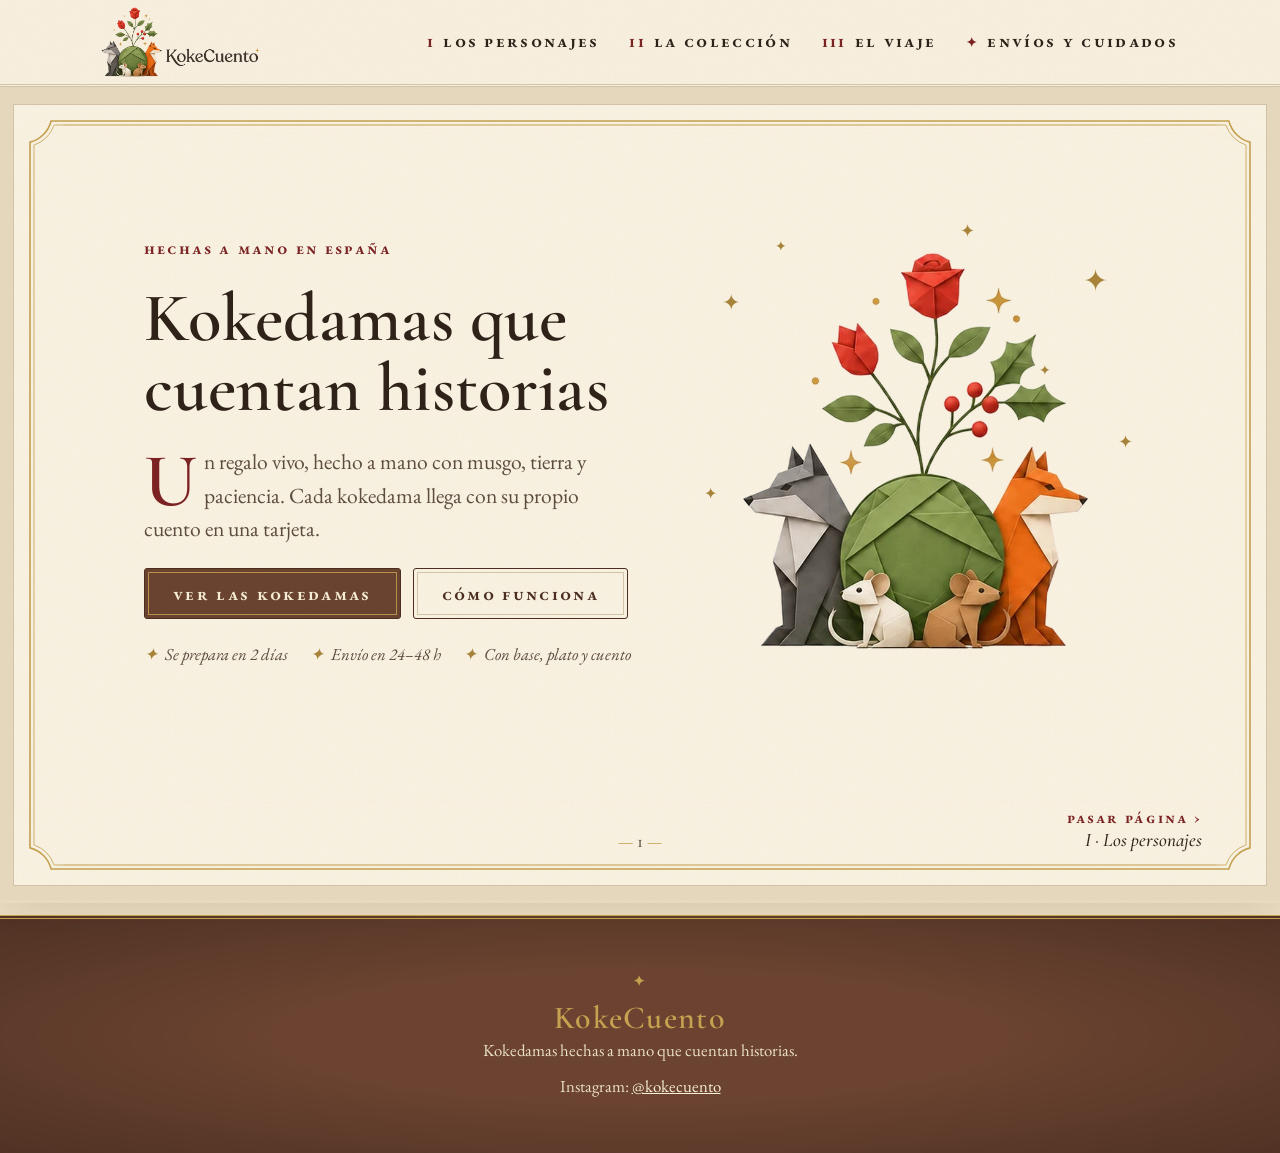
==== commit 926166c7: "La web como libro: cubierta de cuero, hojas con marco fijo y paso de página - Cubierta marrón con pl" ====
--- a/web/index.html
+++ b/web/index.html
@@ -23,6 +23,13 @@
     // La cubierta del libro hace de pantalla de carga: sale al entrar o recargar, pero no al pasar
     // de una página a otra de la tienda (ahí ya hay un efecto de paso de página).
     (function () {
+      // La web es un libro: solo se ve un capítulo cada vez (el de la dirección, o la portada).
+      var ids = ["portada", "gamas", "kokedamas", "como-funciona", "preguntas"], h = location.hash.slice(1);
+      var regla = document.createElement("style");
+      regla.id = "regla-pagina";
+      regla.textContent = "html.paginado main > .hoja:not(#" + (ids.indexOf(h) > -1 ? h : "portada") + "){display:none}";
+      document.head.appendChild(regla);
+      document.documentElement.classList.add("js", "paginado");
       if (matchMedia("(prefers-reduced-motion: reduce)").matches) return;
       var raiz = document.documentElement, nav = performance.getEntriesByType("navigation")[0];
       var interna = document.referrer.indexOf(location.origin) === 0 && nav && nav.type !== "reload";
@@ -34,10 +41,11 @@
 <body>
   <div class="cubierta" id="cubierta" aria-hidden="true">
     <div class="cubierta-hoja">
-      <div class="cubierta-marco">
+      <div class="cubierta-placa">
+        <i class="rama"></i><i class="rama"></i><i class="rama"></i><i class="rama"></i>
         <p class="cubierta-sub">Kokedamas hechas a mano</p>
+        <img class="cubierta-dibujo" src="img/simbolo.webp" alt="" width="720" height="720">
         <p class="cubierta-titulo">KokeCuento</p>
-        <div class="cubierta-medallon"><img src="img/simbolo.webp" alt="" width="250" height="250"></div>
         <p class="cubierta-lema">Érase una vez…</p>
         <p class="cubierta-carga">Abriendo el cuento</p>
       </div>
@@ -45,17 +53,21 @@
   </div>
   <header class="barra">
     <div class="contenedor">
-      <a href="index.html" aria-label="KokeCuento, inicio"><img src="img/logo.png" alt="KokeCuento" width="600" height="269"></a>
-      <nav aria-label="Principal">
-        <a href="#kokedamas">Kokedamas</a>
-        <a href="#como-funciona" class="opcional">Cómo funciona</a>
-        <a href="#preguntas">Envíos y cuidados</a>
+      <a class="logo" href="index.html" aria-label="KokeCuento, inicio"><img src="img/logo.png" alt="KokeCuento" width="600" height="269"></a>
+      <nav class="indice" aria-label="Índice">
+        <button class="indice-boton" type="button" aria-expanded="false" aria-controls="indice-lista">Índice</button>
+        <ol class="indice-lista" id="indice-lista">
+          <li><a href="#gamas"><span class="num">I</span><span class="tit">Los personajes</span><span class="pag">2</span></a></li>
+          <li><a href="#kokedamas"><span class="num">II</span><span class="tit">La colección</span><span class="pag">3</span></a></li>
+          <li><a href="#como-funciona"><span class="num">III</span><span class="tit">El viaje</span><span class="pag">4</span></a></li>
+          <li><a href="#preguntas"><span class="num">✦</span><span class="tit">Envíos y cuidados</span><span class="pag">5</span></a></li>
+        </ol>
       </nav>
     </div>
   </header>
 
   <main>
-    <section class="portada">
+    <section class="portada hoja" id="portada" data-titulo="Portada">
       <div class="contenedor">
         <div class="portada-texto">
           <span class="etiqueta">Hechas a mano en España</span>
@@ -77,7 +89,7 @@
       </div>
     </section>
 
-    <section id="gamas">
+    <section class="hoja" id="gamas" data-titulo="I · Los personajes">
       <!-- Versión animada: la pantalla se queda fija y la kokedama crece al bajar -->
       <div class="escena" id="escena">
         <div class="escena-fija">
@@ -97,7 +109,7 @@
         </div>
       </div>
       <!-- Versión quieta, para quien tiene las animaciones reducidas -->
-      <div class="seccion suave escena-respaldo">
+      <div class="seccion escena-respaldo">
         <div class="contenedor">
           <div class="cabecera-seccion" data-pliega>
             <span class="etiqueta">Capítulo I · Los personajes</span>
@@ -109,7 +121,7 @@
       </div>
     </section>
 
-    <section class="seccion" id="kokedamas">
+    <section class="seccion hoja" id="kokedamas" data-titulo="II · La colección">
       <div class="contenedor">
         <div class="cabecera-seccion" data-pliega>
           <span class="etiqueta">Capítulo II · La colección</span>
@@ -121,7 +133,7 @@
       </div>
     </section>
 
-    <section class="seccion suave" id="como-funciona">
+    <section class="seccion hoja" id="como-funciona" data-titulo="III · El viaje">
       <div class="contenedor">
         <div class="cabecera-seccion" data-pliega>
           <span class="etiqueta">Capítulo III · El viaje</span>
@@ -135,16 +147,7 @@
       </div>
     </section>
 
-    <section class="seccion">
-      <div class="contenedor cuento" data-pliega>
-        <span class="etiqueta">Capítulo IV · Un cuento de muestra</span>
-        <h2 id="muestra-titulo"></h2>
-        <blockquote id="muestra-texto"></blockquote>
-        <cite id="muestra-cita"></cite>
-      </div>
-    </section>
-
-    <section class="seccion suave" id="preguntas">
+    <section class="seccion hoja" id="preguntas" data-titulo="Epílogo · Envíos y cuidados">
       <div class="contenedor">
         <div class="cabecera-seccion" data-pliega>
           <span class="etiqueta">Epílogo · Envíos y cuidados</span>
--- a/web/css/efectos.css
+++ b/web/css/efectos.css
@@ -36,9 +36,9 @@
 
 /* ---------- Capítulo uno: escena fija en la que la kokedama crece ---------- */
 .escena { display: none; }
-html.anim .escena { display: block; height: 330vh; background: var(--fondo, #F3E8D0); transition: background .7s ease; }
+html.anim .escena { display: block; height: 330vh; }
 html.anim .escena-respaldo { display: none; }
-.escena-fija { position: sticky; top: 84px; height: calc(100vh - 84px); display: grid; align-items: center; overflow: hidden; }
+.escena-fija { position: sticky; top: var(--barra, 84px); height: calc(100vh - var(--barra, 84px)); height: calc(100svh - var(--barra, 84px)); display: grid; align-items: center; overflow: hidden; }
 .escena-rejilla { display: grid; grid-template-columns: 1fr 1fr; gap: clamp(20px, 5vw, 60px); align-items: center; }
 .escena-texto { display: grid; gap: 10px; }
 .escena-paneles { position: relative; min-height: 250px; margin-top: 14px; }
@@ -53,14 +53,15 @@
 .punto { width: 34px; height: 5px; border-radius: 3px; background: var(--tinta); opacity: .18; transition: opacity .3s, width .3s; }
 .punto.activo { opacity: .85; width: 54px; }
 .escena-dibujo { position: relative; display: grid; place-items: center; }
-#escena-koke { width: min(100%, 470px, 62vh); aspect-ratio: 1; filter: drop-shadow(0 18px 22px rgba(58, 43, 38, .14)); }
-#escena-koke { position: relative; }
+/* La kokedama y su personaje comparten el mismo cuadro, así siempre quedan juntos */
+#escena-koke, .escena-personaje { grid-area: 1 / 1; position: relative; width: var(--lado, min(100%, 560px, 66vh)); aspect-ratio: 1; }
+#escena-koke { filter: drop-shadow(0 18px 22px rgba(58, 43, 38, .14)); }
 #escena-koke:has(.escena-planta) { filter: none; }
 .escena-planta { position: absolute; left: 50%; bottom: 0; height: 100%; width: auto; max-width: none; translate: -50% 0; transform: scale(var(--escala, 1)); transform-origin: 50% 100%; filter: drop-shadow(0 16px 18px rgba(58, 43, 38, .16)); }
-.escena-personaje { position: absolute; inset: 0; pointer-events: none; }
+.escena-personaje { pointer-events: none; z-index: 1; }
 .escena-personaje img { position: absolute; left: 2%; bottom: 0; width: auto; opacity: 0; transform: translateX(-40px) rotate(-6deg); transition: opacity .45s ease, transform .6s cubic-bezier(.2, .8, .2, 1); filter: drop-shadow(0 10px 12px rgba(58, 43, 38, .18)); }
 .escena-personaje img.activo { opacity: 1; transform: none; }
-.escena-personaje .p-raton { height: 24%; left: 12%; }
+.escena-personaje .p-raton { height: 30%; left: 10%; }
 .escena-personaje .p-zorro { height: 52%; left: 4%; }
 .escena-personaje .p-lobo { height: 66%; left: 0; }
 .escena-pista { position: absolute; bottom: 18px; left: 50%; translate: -50% 0; font-size: .85rem; color: var(--tinta-2); letter-spacing: .08em; text-transform: uppercase; animation: baja 1.8s ease-in-out infinite; }
@@ -96,16 +97,28 @@
   body.con-compra { padding-bottom: 76px; }
   .escena-rejilla { grid-template-columns: 1fr; gap: 6px; }
   .escena-dibujo { order: -1; }
-  #escena-koke { width: min(62vw, 250px); }
-  .escena-paneles { min-height: 220px; }
+  /* En una columna el dibujo ocupa todo el alto que deja libre el texto */
+  .escena { --lado: clamp(170px, calc(100vh - 560px), min(84vw, 470px)); }
+  .escena-paneles { justify-self: stretch; }
+  .escena-texto, .panel { justify-items: center; text-align: center; }
+  .panel a { justify-self: center; }
+  .panel p { max-width: none; }
+  .escena-paneles { min-height: 240px; }
   .escena-pista { display: none; }
 }
 
-/* ---------- Paso de página al cambiar de pantalla ---------- */
+/* ---------- Paso de página: entre capítulos y entre pantallas ----------
+   La hoja que se deja gira sobre el lomo (borde izquierdo) y descubre la siguiente.
+   Al volver atrás (html.vuelve) es la hoja nueva la que cae sobre la anterior. */
+.barra { view-transition-name: barra; }
 @media (prefers-reduced-motion: no-preference) {
   @view-transition { navigation: auto; }
-  ::view-transition-old(root) { animation: pasa-fuera .45s ease-in both; transform-origin: left center; }
-  ::view-transition-new(root) { animation: pasa-dentro .55s ease-out both; transform-origin: right center; }
+  ::view-transition-image-pair(root) { isolation: auto; }
+  ::view-transition-old(root), ::view-transition-new(root) { mix-blend-mode: normal; transform-origin: left center; backface-visibility: hidden; }
+  ::view-transition-old(root) { z-index: 2; animation: pasa-fuera .8s cubic-bezier(.6, 0, .3, 1) both; }
+  ::view-transition-new(root) { z-index: 1; animation: none; }
+  html.vuelve::view-transition-old(root) { z-index: 1; animation: none; }
+  html.vuelve::view-transition-new(root) { z-index: 2; animation: pasa-dentro .8s cubic-bezier(.6, 0, .3, 1) both; }
 }
-@keyframes pasa-fuera { to { transform: perspective(1800px) rotateY(-75deg); opacity: 0; } }
-@keyframes pasa-dentro { from { transform: perspective(1800px) rotateY(45deg); opacity: 0; } }
+@keyframes pasa-fuera { 40% { filter: brightness(.93); } to { transform: perspective(2400px) rotateY(-96deg); filter: brightness(.72); } }
+@keyframes pasa-dentro { from { transform: perspective(2400px) rotateY(-96deg); filter: brightness(.72); } 60% { filter: brightness(.93); } }
--- a/web/css/libro.css
+++ b/web/css/libro.css
@@ -1,75 +1,136 @@
 /* KokeCuento · aspecto de libro clásico.
-   Se carga después de estilos.css y efectos.css y los ajusta: papel envejecido,
-   tipografía Garamond, filetes dobles, adornos y la cubierta que se abre al cargar. */
+   Se carga después de estilos.css y efectos.css y los ajusta: cubierta de cuero con placa crema,
+   capítulos como hojas con marco dorado, índice, folio para pasar página y tipografía Garamond. */
 
 :root {
-  --papel: #F7F0E1;
-  --papel-2: #EEE4CE;
+  --mesa: #E7DABF;           /* fondo sobre el que descansan las hojas */
+  --papel: #FAF3E3;
+  --papel-2: #F1E6CE;
   --tinta: #2E2219;
   --tinta-2: #5E4E40;
   --linea: #D6C7A8;
-  --tela: #2C4428;          /* tela verde de la cubierta */
-  --tela-osc: #1F321C;
+  --cuero: #6B4330;          /* tapa del libro */
+  --cuero-osc: #4C2E20;
+  --cuero-claro: #84563E;
+  --crema: #F7EBCF;
   --dorado: #C6A250;
   --granate: #7C2222;
-  --musgo-osc: #2C4428;
-  --musgo: #3D5C36;
-  --musgo-claro: #E4E6CF;
+  --musgo-osc: #48632A;
+  --musgo: #5E7D34;
+  --musgo-claro: #ECE6CF;
   --oro: #A9853A;
+  --barra: 84px;
+  --aire: 18px;
+  --canto: 9px;              /* del borde de la hoja al marco dorado */
+  --alto-hoja: calc(100vh - var(--barra) - 2 * var(--aire));              /* separación entre la hoja y los bordes de la ventana */
   --serif: "Cormorant Garamond", "EB Garamond", Garamond, Georgia, serif;
   --sans: "EB Garamond", Garamond, Georgia, "Times New Roman", serif;
+  /* Dibujos del marco (se estiran por los lados, las esquinas no se deforman) */
+  --marco: url("data:image/svg+xml,%3Csvg xmlns='http://www.w3.org/2000/svg' width='120' height='120'%3E%3Cg fill='none' stroke='%23C6A250'%3E%3Cpath stroke-width='1.6' d='M28.1 7H91.9A29 29 0 0 0 113 28.1V91.9A29 29 0 0 0 91.9 113H28.1A29 29 0 0 0 7 91.9V28.1A29 29 0 0 0 28.1 7Z'/%3E%3Cpath stroke-width='.8' d='M31.1 11H88.9A33 33 0 0 0 109 31.1V88.9A33 33 0 0 0 88.9 109H31.1A33 33 0 0 0 11 88.9V31.1A33 33 0 0 0 31.1 11Z'/%3E%3C/g%3E%3C/svg%3E");
+  --placa: url("data:image/svg+xml,%3Csvg xmlns='http://www.w3.org/2000/svg' width='120' height='120'%3E%3Cpath fill='%23F7EBCF' d='M22 0H98A22 22 0 0 0 120 22V98A22 22 0 0 0 98 120H22A22 22 0 0 0 0 98V22A22 22 0 0 0 22 0Z'/%3E%3Cg fill='none' stroke='%23C6A250'%3E%3Cpath stroke-width='1.6' d='M28.1 7H91.9A29 29 0 0 0 113 28.1V91.9A29 29 0 0 0 91.9 113H28.1A29 29 0 0 0 7 91.9V28.1A29 29 0 0 0 28.1 7Z'/%3E%3Cpath stroke-width='.8' d='M31.1 11H88.9A33 33 0 0 0 109 31.1V88.9A33 33 0 0 0 88.9 109H31.1A33 33 0 0 0 11 88.9V31.1A33 33 0 0 0 31.1 11Z'/%3E%3C/g%3E%3C/svg%3E");
+  --remate: url("data:image/svg+xml,%3Csvg xmlns='http://www.w3.org/2000/svg' width='160' height='40'%3E%3Cpath fill='%23F7EBCF' d='M0 16H30C48 16 60 15 68 8C72 4.5 76 1.5 80 0C84 1.5 88 4.5 92 8C100 15 112 16 130 16H160V40H0Z'/%3E%3Cg fill='none' stroke='%23C6A250'%3E%3Cpath stroke-width='1.6' transform='translate(0 7)' d='M0 16H30C48 16 60 15 68 8C72 4.5 76 1.5 80 0C84 1.5 88 4.5 92 8C100 15 112 16 130 16H160'/%3E%3Cpath stroke-width='.8' transform='translate(0 11)' d='M0 16H30C48 16 60 15 68 8C72 4.5 76 1.5 80 0C84 1.5 88 4.5 92 8C100 15 112 16 130 16H160'/%3E%3C/g%3E%3C/svg%3E");
+  --rama: url("data:image/svg+xml,%3Csvg xmlns='http://www.w3.org/2000/svg' viewBox='0 0 64 56'%3E%3Cpath d='M9 41Q28 34 50 10' stroke='%237C8B3F' stroke-width='1.6' fill='none' stroke-linecap='round'/%3E%3Cpath d='M30 27C29 15 37 6 47 3C49 14 43 24 30 27Z' fill='%236F8F3F'/%3E%3Cpath d='M35 24C43 16 55 16 62 21C55 29 43 31 35 24Z' fill='%2387A24C'/%3E%3Cpath d='M25 32C34 30 43 36 45 44C36 45 28 41 25 32Z' fill='%235E7D34'/%3E%3Ccircle cx='8' cy='41' r='5' fill='%23D5392C'/%3E%3Ccircle cx='17' cy='31' r='5' fill='%23C22F25'/%3E%3Ccircle cx='19' cy='45' r='5' fill='%23D5392C'/%3E%3C/svg%3E");
 }
 
-body { font-size: 20px; line-height: 1.55; background: var(--papel); }
+html { overflow-x: clip; }
+body { font-size: 20px; line-height: 1.55; background: var(--mesa); }
 h1, h2, h3 { font-weight: 600; letter-spacing: .005em; }
-h1 { font-size: clamp(2.6rem, 6vw, 4.3rem); line-height: 1.02; }
-h2 { font-size: clamp(2rem, 4vw, 2.9rem); }
+h1 { font-size: clamp(2.5rem, 6vw, 4.3rem); line-height: 1.02; }
+h2 { font-size: clamp(1.9rem, 4vw, 2.9rem); }
 h3 { font-size: 1.55rem; }
-
-/* Viñeta de página y filete dorado alrededor, como una lámina */
-body::before { content: ""; position: fixed; inset: 0; z-index: 80; pointer-events: none; box-shadow: inset 0 0 140px rgba(96, 66, 24, .2); }
-@media (min-width: 900px) {
-  main::before { content: ""; position: fixed; inset: 12px; z-index: 80; pointer-events: none; border: 1px solid color-mix(in srgb, var(--dorado) 70%, transparent); outline: 1px solid color-mix(in srgb, var(--dorado) 35%, transparent); outline-offset: 3px; }
-}
+a { color: var(--granate); }
+
+/* ---------- Hojas: cada capítulo es una página con su marco ---------- */
+.hoja { position: relative; display: flex; flex-direction: column; width: min(100% - 28px, 1280px); margin: var(--aire) auto; min-height: var(--alto-hoja);
+  background: var(--papel); scroll-margin-top: var(--barra);
+  box-shadow: 0 0 0 1px rgba(120, 90, 50, .16), 0 2px 3px rgba(74, 48, 24, .1), 0 14px 34px rgba(74, 48, 24, .16); }
+/* El marco y el canto de la hoja se quedan fijos en la ventana (sticky, sin ocupar sitio): solo se desplaza el contenido.
+   ::after tapa lo que asoma por arriba y por fuera de la hoja; ::before dibuja el marco dorado. */
+.hoja::before, .hoja::after { content: ""; flex: none; position: sticky; box-sizing: border-box; pointer-events: none; }
+.hoja::after { order: -2; z-index: 2; top: calc(var(--barra) + var(--aire)); height: var(--alto-hoja);
+  background: linear-gradient(var(--fondo-hoja, var(--papel)) calc(var(--canto) + 12px), transparent calc(var(--canto) + 24px));
+  box-shadow: 0 0 0 1px rgba(120, 90, 50, .16), 0 0 0 var(--aire) var(--mesa); }
+.hoja::before { order: -1; z-index: 3; top: calc(var(--barra) + var(--aire) + var(--canto)); height: calc(var(--alto-hoja) - 2 * var(--canto)); margin: calc(-1 * var(--alto-hoja) + var(--canto)) var(--canto) var(--canto);
+  border: 40px solid transparent; border-image: var(--marco) 40 / 40px stretch; }
+html.anim .escena-fija::before { content: ""; position: absolute; inset: var(--canto); z-index: 3; pointer-events: none; border: 40px solid transparent; border-image: var(--marco) 40 / 40px stretch; }
+.hoja > :first-child, html:not(.anim) #gamas > .escena-respaldo { margin-top: calc(-1 * var(--alto-hoja)); }
+html.anim #gamas > .escena { margin-top: 0; }
+.portada { overflow: visible; }
+@supports (height: 100svh) { :root { --alto-hoja: calc(100svh - var(--barra) - 2 * var(--aire)); } }
+.hoja > * { flex: none; }
+.hoja.portada > .contenedor { flex: 1 0 auto; align-content: center; }
+.hoja.seccion { padding-block: 0; }
+.hoja.seccion > .contenedor:first-child { padding-top: clamp(52px, 6vw, 76px); }
+.hoja > .contenedor, .hoja .escena-respaldo > .contenedor { padding-inline: clamp(26px, 5vw, 64px); }
+.seccion.suave { background: none; }
+.seccion.suave::before, .seccion.suave::after { content: none; }
+
+/* Folio: número de página y enlaces para pasarla */
+.folio { margin-top: auto; position: sticky; bottom: var(--aire); z-index: 2; display: grid; grid-template-columns: 1fr auto 1fr; align-items: end; gap: 14px; padding: 14px clamp(30px, 5vw, 64px) 30px;
+  background: linear-gradient(transparent, var(--fondo-hoja, var(--papel)) 14px); }
+.hoja.seccion > .contenedor { padding-bottom: 30px; }
+
+/* Los personajes: la hoja entera se queda en la ventana mientras se baja (solo el pie queda fuera) */
+html.anim #gamas { background: none; box-shadow: none; min-height: 0; --fondo-hoja: var(--fondo, #F3E8D0); }
+html.anim #gamas::before, html.anim #gamas::after { content: none; }
+html.anim .escena-fija { top: calc(var(--barra) + var(--aire)); height: var(--alto-hoja);
+  display: flex; flex-direction: column; align-items: stretch; background: var(--fondo-hoja); transition: background .7s ease;
+  box-shadow: 0 0 0 1px rgba(120, 90, 50, .16), 0 2px 3px rgba(74, 48, 24, .1), 0 14px 34px rgba(74, 48, 24, .16); }
+html.anim .escena-fija > .escena-rejilla { margin-block: auto; }
+html.anim .escena-pista { position: static; translate: none; animation: none; text-align: center; }
+html.anim .escena-fija .folio { position: static; background: none; padding-top: 6px; }
+.folio a { display: grid; gap: 0; text-decoration: none; color: var(--tinta); line-height: 1.25; }
+.folio small { white-space: nowrap; font-variant-caps: all-small-caps; letter-spacing: .13em; font-size: 1rem; font-weight: 600; color: var(--granate); }
+.folio a span { font: italic 500 1.2rem var(--serif); }
+.folio a:hover span { text-decoration: underline; text-decoration-color: var(--dorado); text-underline-offset: 4px; }
+.folio-sig { grid-column: 3; text-align: right; justify-items: end; }
+.folio-num { grid-column: 2; font: 500 1.15rem var(--serif); color: var(--tinta-2); white-space: nowrap; }
+.folio-num::before { content: "— "; color: var(--dorado); }
+.folio-num::after { content: " —"; color: var(--dorado); }
 
 /* Versalitas para etiquetas y datos */
-.etiqueta, .chip, .gama .tam, .panel .tam, .filtro, .boton, .barra nav a, .escena-pista {
+.etiqueta, .chip, .gama .tam, .panel .tam, .filtro, .boton, .barra nav a, .indice-boton, .escena-pista {
   font-family: var(--sans); font-variant-caps: all-small-caps; text-transform: none; letter-spacing: .13em; font-weight: 600; }
 .etiqueta { font-size: 1.05rem; color: var(--granate); }
 .chip { font-size: .95rem; }
 
-/* Cabecera: filete doble */
-.barra { border-bottom: 3px double var(--linea); background: color-mix(in srgb, var(--papel) 94%, transparent); }
-.barra nav a { font-size: 1.12rem; }
-.barra nav a:hover { border-color: var(--granate); }
+/* ---------- Cabecera e índice ---------- */
+.barra { border-bottom: 3px double var(--linea); background: color-mix(in srgb, var(--papel) 95%, transparent); }
+.barra .contenedor { min-height: var(--barra); }
+.barra .logo { flex: none; display: block; }
+.barra img { height: calc(var(--barra) - 12px); width: auto; max-width: none; }
+.barra nav { flex-wrap: nowrap; }
+.indice-boton { display: none; }
+.indice-lista { display: flex; gap: clamp(14px, 2vw, 30px); list-style: none; margin: 0; padding: 0; }
+.barra nav a { display: block; font-size: 1.12rem; white-space: nowrap; }
+.barra nav a:hover, .barra nav a[aria-current] { border-color: var(--granate); }
+.indice-lista .num { color: var(--granate); margin-right: .45em; }
+.indice-lista .pag { display: none; }
 
 /* Botones de imprenta */
-.boton { border-radius: 3px; border: 1px solid var(--tela-osc); background: var(--tela); color: #F4E9CC; font-size: 1.12rem; padding: 13px 28px; box-shadow: inset 0 0 0 3px var(--tela), inset 0 0 0 4px color-mix(in srgb, var(--dorado) 80%, transparent); }
-.boton:hover { background: var(--musgo); border-color: var(--tela-osc); }
-.boton.secundario { background: transparent; color: var(--tela); box-shadow: inset 0 0 0 3px var(--papel), inset 0 0 0 4px var(--linea); }
-.boton.secundario:hover { background: var(--musgo-claro); }
+.boton { border-radius: 3px; border: 1px solid var(--cuero-osc); background: var(--cuero); color: #F8EFD8; font-size: 1.12rem; padding: 13px 28px; box-shadow: inset 0 0 0 3px var(--cuero), inset 0 0 0 4px color-mix(in srgb, var(--dorado) 85%, transparent); }
+.boton:hover { background: var(--cuero-claro); border-color: var(--cuero-osc); box-shadow: inset 0 0 0 3px var(--cuero-claro), inset 0 0 0 4px var(--dorado); }
+.boton.secundario { background: transparent; color: var(--cuero-osc); box-shadow: inset 0 0 0 3px var(--papel), inset 0 0 0 4px var(--linea); }
+.boton.secundario:hover { background: var(--musgo-claro); box-shadow: inset 0 0 0 3px var(--musgo-claro), inset 0 0 0 4px var(--linea); }
 .boton[aria-disabled="true"] { background: var(--papel-2); color: var(--tinta-2); border-color: var(--linea); box-shadow: none; }
-.filtro { border-radius: 3px; font-size: 1.05rem; background: transparent; border: 1px solid var(--linea); }
+.filtro { border-radius: 3px; font-size: 1.05rem; background: transparent; border: 1px solid var(--linea); min-height: 42px; }
 .filtro[aria-pressed="true"] { background: var(--tinta); border-color: var(--tinta); color: var(--papel); }
+.filtros { justify-content: center; }
 
 /* Portada */
 .portada-texto p { font-size: 1.35rem; }
 .portada-texto p::first-letter { float: left; font: 600 3.5em/.8 var(--serif); padding: .07em .09em 0 0; color: var(--granate); }
 .portada-datos { font-size: 1.05rem; font-style: italic; }
 
-/* Títulos de capítulo centrados, con adorno */
-.cabecera-seccion { text-align: center; margin-inline: auto; justify-items: center; margin-bottom: 44px; }
+/* Títulos de capítulo centrados, con un filete y una estrella */
+.cabecera-seccion { text-align: center; margin-inline: auto; justify-items: center; margin-bottom: 40px; }
 .cabecera-seccion p { font-size: 1.2rem; font-style: italic; }
-.cabecera-seccion h2::after, .cuento h2::after { content: "❦"; display: block; margin-top: 14px; font-size: 1.3rem; line-height: 1; color: var(--granate);
-  background: linear-gradient(var(--linea), var(--linea)) left center / calc(50% - 22px) 1px no-repeat, linear-gradient(var(--linea), var(--linea)) right center / calc(50% - 22px) 1px no-repeat; min-width: 220px; }
-
-/* Secciones alternas: filetes dobles en vez de papel recortado */
-.seccion.suave { border-block: 3px double var(--linea); }
-.seccion.suave::before, .seccion.suave::after { content: none; }
+.cabecera-seccion h2::after, .cuento h2::after { content: "✦"; display: block; margin: 14px auto 0; width: min(100%, 260px); font-size: .8rem; line-height: 1; color: var(--dorado);
+  background: linear-gradient(var(--linea), var(--linea)) left center / calc(50% - 16px) 1px no-repeat, linear-gradient(var(--linea), var(--linea)) right center / calc(50% - 16px) 1px no-repeat; }
 
 /* Láminas: tarjetas, gamas y cajas con doble filete */
-.gama, .tarjeta, details, .ficha .cuento-caja, .producto .foto { border-radius: 4px; }
-.gama, .tarjeta, details { background: #FBF6EA; border: 1px solid var(--linea); box-shadow: inset 0 0 0 5px #FBF6EA, inset 0 0 0 6px var(--linea); }
+.gama, .tarjeta, details, .ficha .cuento-caja, .producto .foto { border-radius: 3px; }
+.gama, .tarjeta, details { background: #FDF8EC; border: 1px solid var(--linea); box-shadow: inset 0 0 0 5px #FDF8EC, inset 0 0 0 6px var(--linea); }
 .gama { border-top: 1px solid var(--linea); padding: 30px; text-align: center; justify-items: center; }
 .gama h3 { font-size: 2rem; color: var(--c); }
 .tarjeta { padding: 7px; }
@@ -79,7 +140,9 @@
 .tarjeta .cuento-titulo { font-size: 1.08rem; }
 .tarjeta .precio { font: 600 1.5rem var(--serif); }
 .pagina { font-size: .98rem; }
+.preguntas { margin-inline: auto; }
 summary { font: 600 1.3rem var(--serif); }
+summary::after { color: var(--granate); }
 details p { font-size: 1.1rem; }
 
 /* Pasos con números romanos */
@@ -89,9 +152,8 @@
 .pasos p { font-size: 1.12rem; }
 
 /* Cuento de muestra */
-.cuento blockquote { font-size: 1.5rem; line-height: 1.6; }
+.cuento blockquote { font-size: 1.5rem; line-height: 1.6; text-align: left; }
 .cuento blockquote::first-letter { font: 600 3.4em/.8 var(--serif); float: left; padding: .08em .1em 0 0; color: var(--granate); font-style: normal; }
-.cuento blockquote { text-align: left; }
 .cuento cite { font-style: italic; font-size: 1.08rem; }
 
 /* Escena de gamas */
@@ -99,63 +161,96 @@
 .panel p { font-size: 1.3rem; font-style: italic; }
 .panel .desde { font-style: normal; font: 600 1.5rem var(--serif); }
 .punto { height: 2px; border-radius: 0; background: var(--granate); }
+.escena-rejilla { padding-inline: clamp(30px, 5vw, 64px); }
 
 /* Ficha de producto */
-.migas { font-style: italic; font-size: 1.05rem; }
+.migas { font-style: italic; font-size: 1.05rem; padding-top: 44px; }
 .producto .foto { border: 1px solid var(--linea); box-shadow: inset 0 0 0 6px var(--papel-2), inset 0 0 0 7px var(--linea); }
+@media (min-width: 821px) { .producto .foto { top: calc(var(--barra) + var(--aire) + 44px); } }
 .ficha .precio { font-size: 2.5rem; }
 .ficha .nota { font-size: 1.02rem; font-style: italic; }
-.ficha .cuento-caja { background: #FBF6EA; border: 3px double var(--linea); padding: 30px 32px; }
+.ficha .cuento-caja { background: #FDF8EC; border: 3px double var(--linea); padding: 30px 32px; }
 .ficha .cuento-caja p { font-size: 1.3rem; }
 .cuento-caja p::first-letter { color: var(--granate); }
-.ficha .cuento-caja h2 { text-align: center; }
-.ficha .cuento-caja .etiqueta { text-align: center; }
+.ficha .cuento-caja h2, .ficha .cuento-caja .etiqueta { text-align: center; }
 .datos, .ficha ul { font-size: 1.1rem; }
 .ficha .aviso { border-left: 3px double var(--granate); background: #F4E6D3; border-radius: 0; font-size: 1.05rem; }
 
 /* Pie: contracubierta con colofón */
-.pie { background: var(--tela); color: #E6DBBE; text-align: center; font-size: 1.05rem; padding-block: 54px; border-top: 4px double var(--dorado);
-  background-image: radial-gradient(rgba(255, 255, 255, .035) 1px, transparent 1.2px); background-size: 4px 4px; }
+.pie { color: #EADFC6; text-align: center; font-size: 1.05rem; padding-block: 54px; margin-top: 30px; border-top: 4px double var(--dorado);
+  background: radial-gradient(ellipse at center, transparent 40%, rgba(0, 0, 0, .25)), var(--cuero); }
 .pie .contenedor { flex-direction: column; align-items: center; gap: 10px; }
 .pie .marca { font-size: 2rem; color: var(--dorado); letter-spacing: .04em; }
-.pie .marca::before { content: "❦"; display: block; font-size: 1.2rem; margin-bottom: 6px; }
-.pie a { color: #F4E9CC; }
+.pie .marca::before { content: "✦"; display: block; font-size: .9rem; margin-bottom: 8px; }
+.pie a { color: #F8EFD8; }
 
 /* Hilo de lectura: cinta marcapáginas */
 .hilo { background: var(--granate); height: 4px; }
 
 /* ---------- Cubierta del libro: pantalla de carga que se abre ---------- */
 .cubierta { display: none; }
-html.cubierta-on .cubierta { display: block; position: fixed; inset: 0; z-index: 100; perspective: 2200px; background: #17120D; }
+html.cubierta-on .cubierta { display: block; position: fixed; inset: 0; z-index: 100; perspective: 2200px; background: #1B130E; }
 html.cubierta-on.cubierta-abre .cubierta { background: transparent; pointer-events: none; transition: background .9s ease .3s; }
 html.cubierta-on:not(.cubierta-abre) { overflow: hidden; }
 .cubierta-hoja { position: absolute; inset: 0; display: grid; place-items: center; transform-origin: left center; backface-visibility: hidden;
-  background-color: var(--tela);
-  background-image: linear-gradient(90deg, rgba(0, 0, 0, .45) 0, rgba(0, 0, 0, .12) 2.2%, rgba(255, 255, 255, .06) 3.4%, transparent 6%), radial-gradient(rgba(255, 255, 255, .04) 1px, transparent 1.2px), radial-gradient(ellipse at center, transparent 55%, rgba(0, 0, 0, .35));
-  background-size: auto, 4px 4px, auto; }
+  background: linear-gradient(90deg, rgba(0, 0, 0, .4) 0, rgba(0, 0, 0, .12) 14px, rgba(255, 255, 255, .09) 22px, rgba(0, 0, 0, .1) 30px, transparent 46px),
+    radial-gradient(ellipse at center, rgba(255, 255, 255, .05), transparent 45%, rgba(0, 0, 0, .3)), var(--cuero); }
 html.cubierta-abre .cubierta-hoja { animation: abre-cubierta 1.7s cubic-bezier(.65, 0, .25, 1) forwards; }
 @keyframes abre-cubierta { 60% { box-shadow: 70px 0 90px rgba(0, 0, 0, .45); } 100% { transform: rotateY(-112deg); box-shadow: 90px 0 110px rgba(0, 0, 0, .5); } }
-.cubierta-marco { width: min(84vw, 560px); height: min(84vh, 760px); display: grid; align-content: center; justify-items: center; gap: clamp(10px, 2.4vh, 22px); text-align: center; color: var(--dorado);
-  border: 2px solid var(--dorado); outline: 1px solid var(--dorado); outline-offset: -9px; padding: 28px; position: relative; }
-.cubierta-marco::before, .cubierta-marco::after { content: "❧"; position: absolute; font-size: 1.5rem; }
-.cubierta-marco::before { top: 16px; left: 22px; }
-.cubierta-marco::after { bottom: 16px; right: 22px; rotate: 180deg; }
-.cubierta-titulo { font: 600 clamp(2.4rem, 7vw, 4.2rem)/1 var(--serif); letter-spacing: .03em; margin: 0; text-shadow: 0 1px 0 rgba(0, 0, 0, .4); }
-.cubierta-sub { font: 500 1.15rem var(--sans); font-variant-caps: all-small-caps; letter-spacing: .22em; margin: 0; }
-.cubierta-medallon { width: min(46vw, 250px); aspect-ratio: 1; border-radius: 50%; background: radial-gradient(circle, #F9F3E4 60%, #EADFC6); display: grid; place-items: center; border: 2px solid var(--dorado); box-shadow: 0 0 0 6px var(--tela), 0 0 0 7px var(--dorado), 0 10px 26px rgba(0, 0, 0, .35); }
-.cubierta-medallon img { width: 82%; }
-.cubierta-lema { font: italic 500 clamp(1.4rem, 3.6vw, 1.9rem) var(--serif); margin: 0; }
-.cubierta-carga { font: 500 1rem var(--sans); font-variant-caps: all-small-caps; letter-spacing: .2em; margin: 0; animation: late 1.4s ease-in-out infinite; }
+.cubierta-placa { position: relative; box-sizing: border-box; width: min(100% - 56px, 600px); height: min(100% - 72px, 800px);
+  border: 40px solid transparent; border-image: var(--placa) 40 fill / 40px stretch; filter: drop-shadow(0 2px 3px rgba(0, 0, 0, .28));
+  display: grid; grid-template-rows: auto minmax(0, 360px) auto auto auto; align-content: center; justify-items: center; gap: clamp(6px, 1.8vh, 16px); padding: 18px 6px; text-align: center; color: var(--tinta); }
+.cubierta-placa::before, .cubierta-placa::after { content: ""; position: absolute; left: 50%; width: 160px; height: 40px; translate: -50% 0; background: var(--remate) center / 160px 40px no-repeat; }
+.cubierta-placa::before { top: -56px; }
+.cubierta-placa::after { bottom: -56px; rotate: 180deg; }
+.rama { position: absolute; width: clamp(46px, 9vw, 64px); aspect-ratio: 64 / 56; background: var(--rama) center / contain no-repeat; }
+.rama:nth-of-type(1) { top: -6px; left: -6px; }
+.rama:nth-of-type(2) { top: -6px; right: -6px; scale: -1 1; }
+.rama:nth-of-type(3) { bottom: -6px; left: -6px; scale: 1 -1; }
+.rama:nth-of-type(4) { bottom: -6px; right: -6px; scale: -1 -1; }
+.cubierta-sub { font: 600 1.05rem var(--sans); font-variant-caps: all-small-caps; letter-spacing: .2em; margin: 0; color: var(--granate); }
+.cubierta-dibujo { width: auto; height: 100%; min-height: 0; max-width: 100%; object-fit: contain; }
+.cubierta-titulo { font: 700 clamp(2.3rem, 7vw, 3.6rem)/1 var(--serif); letter-spacing: .02em; margin: 0; color: var(--cuero-osc); }
+.cubierta-lema { font: italic 500 clamp(1.3rem, 3.4vw, 1.7rem)/1.1 var(--serif); margin: 0; color: var(--tinta-2); }
+.cubierta-carga { font: 600 .95rem var(--sans); font-variant-caps: all-small-caps; letter-spacing: .2em; margin: 6px 0 0; color: var(--oro); animation: late 1.4s ease-in-out infinite; }
 html.cubierta-abre .cubierta-carga { animation: none; opacity: 0; transition: opacity .3s; }
 @keyframes late { 50% { opacity: .35; } }
 
 /* Mientras la cubierta está cerrada, la portada espera */
 html.cubierta-on:not(.cubierta-abre) .pal, html.cubierta-on:not(.cubierta-abre) .portada-texto > :not(h1) { animation-play-state: paused; }
 
+/* ---------- Índice plegado en pantallas estrechas ---------- */
+@media (max-width: 1020px) {
+  html.js .indice-boton { display: inline-flex; align-items: center; gap: 10px; min-height: 44px; padding: 6px 16px; font-size: 1.15rem; color: var(--tinta); background: transparent; border: 1px solid var(--linea); border-radius: 3px; cursor: pointer; }
+  html.js .indice-boton::after { content: ""; width: 18px; height: 12px; background: linear-gradient(var(--granate), var(--granate)) top / 100% 2px no-repeat, linear-gradient(var(--granate), var(--granate)) center / 100% 2px no-repeat, linear-gradient(var(--granate), var(--granate)) bottom / 100% 2px no-repeat; }
+  html.js .indice-lista { display: none; position: absolute; left: 0; right: 0; top: 100%; flex-direction: column; gap: 0; padding: 6px max(22px, env(safe-area-inset-right, 0px)) 18px max(22px, env(safe-area-inset-left, 0px)); background: var(--papel); border-bottom: 3px double var(--linea); box-shadow: 0 16px 26px rgba(74, 48, 24, .16); }
+  html.js .barra.abierto .indice-lista { display: flex; }
+  html.js .indice-lista a { display: flex; align-items: baseline; gap: 12px; padding: 14px 2px; font-size: 1.3rem; border-bottom: 1px dotted var(--tinta-2); }
+  html.js .indice-lista .num { min-width: 1.8em; margin: 0; }
+  html.js .indice-lista .tit { flex: 1; }
+  html.js .indice-lista .pag { display: inline; font: 500 1.15rem var(--serif); letter-spacing: 0; color: var(--tinta-2); }
+  html:not(.js) .indice-lista { flex-wrap: wrap; justify-content: flex-end; gap: 2px 14px; }
+}
+
 @media (max-width: 820px) {
+  :root { --barra: 66px; --aire: 8px; --canto: 4px; }
   body { font-size: 19px; }
-  .portada-imagen { margin-top: 22px; }
+  .hoja { width: calc(100% - 12px); }
+  .hoja::before, html.anim .escena-fija::before { border-width: 28px; border-image-width: 28px; }
+  .hoja > .contenedor, .hoja .escena-respaldo > .contenedor, .escena-rejilla { padding-inline: 24px; }
+  .hoja.seccion > .contenedor:first-child { padding-top: 48px; }
+  .portada .contenedor { padding-block: 34px 10px; gap: 14px; }
+  .portada-imagen img { max-width: 250px; }
+  .portada-texto { justify-items: center; text-align: center; gap: 18px; }
+  .portada-texto p { text-align: left; font-size: 1.22rem; }
+  .portada-acciones, .portada-datos { justify-content: center; }
+  .cabecera-seccion { margin-bottom: 28px; }
+  .folio { padding: 12px 24px 22px; gap: 8px; }
+  .folio-ant span { display: none; }
+  .folio a span { font-size: 1.1rem; }
+  .migas { padding-top: 40px; }
+  .ficha .cuento-caja { padding: 24px 20px; }
+  .cubierta-placa { width: min(100% - 36px, 600px); height: min(100% - 56px, 800px); padding-inline: 0; }
   .cubierta-sub { letter-spacing: .14em; font-size: 1rem; }
-  .cabecera-seccion { margin-bottom: 30px; }
   .compra-fija strong { font-size: 1.4rem; }
 }
